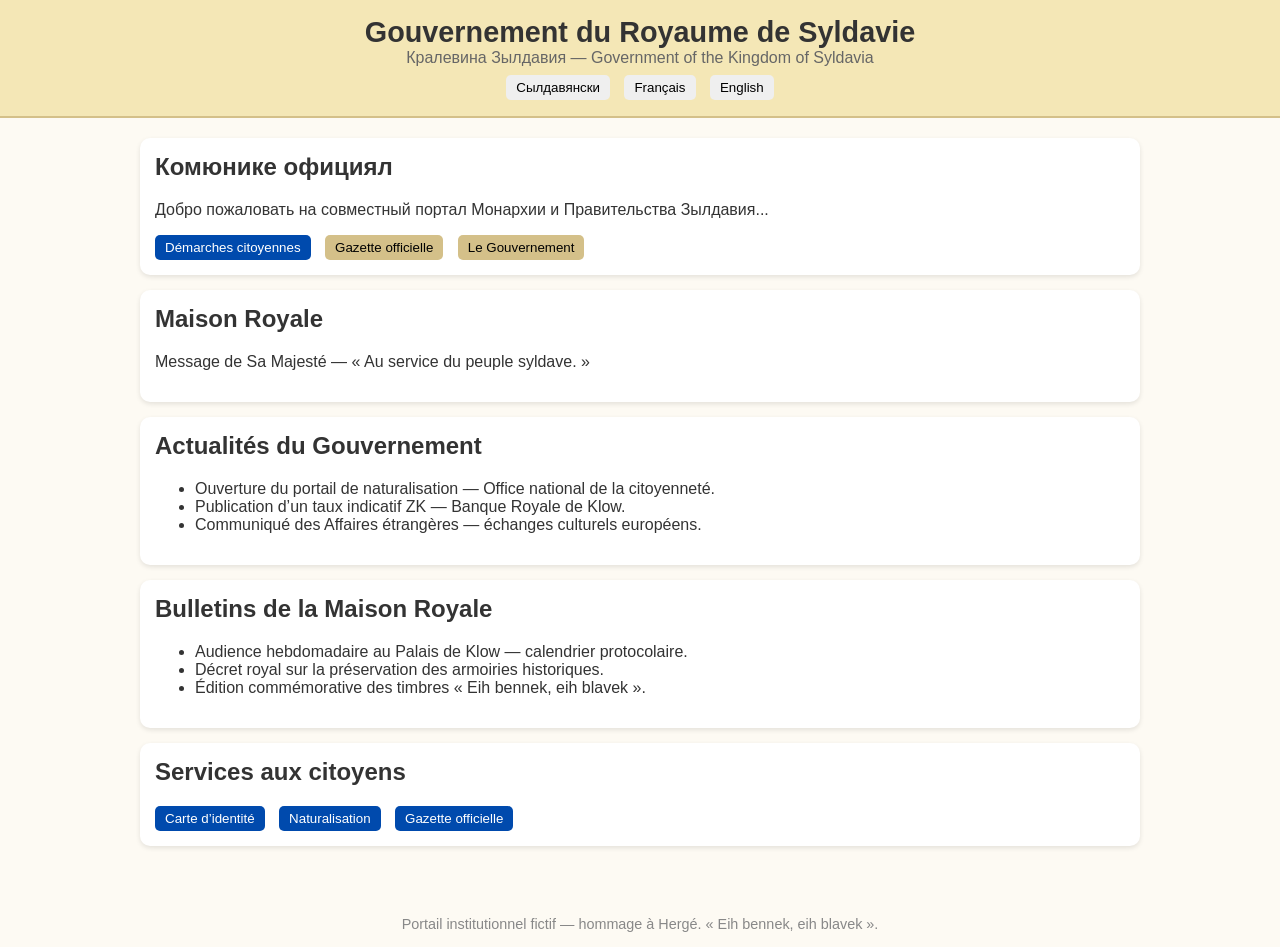
==== index.html @ bea99051 "edit" ====
<!DOCTYPE html>
<html lang="fr">
<head>
  <meta charset="UTF-8">
  <meta name="viewport" content="width=device-width, initial-scale=1.0">
  <title>Gouvernement du Royaume de Syldavie</title>
  <style>
    body {
      font-family: Arial, sans-serif;
      background-color: #fdfaf3;
      margin: 0;
      padding: 0;
      color: #333;
    }
    header {
      background-color: #f4e7b6;
      padding: 1rem;
      text-align: center;
      border-bottom: 2px solid #d4c089;
    }
    header h1 {
      margin: 0;
      font-size: 1.8rem;
    }
    header p {
      margin: 0;
      font-size: 1rem;
      color: #666;
    }
    .lang-buttons {
      margin-top: 0.5rem;
    }
    .lang-buttons button {
      margin: 0 5px;
      padding: 5px 10px;
      border: none;
      border-radius: 5px;
      cursor: pointer;
    }
    main {
      padding: 20px;
      max-width: 1000px;
      margin: auto;
    }
    .card {
      background-color: white;
      border-radius: 10px;
      padding: 15px;
      margin-bottom: 15px;
      box-shadow: 0 2px 5px rgba(0,0,0,0.1);
    }
    .card h2 {
      margin-top: 0;
    }
    .buttons {
      margin-top: 10px;
    }
    .buttons button {
      margin-right: 10px;
      padding: 5px 10px;
      border: none;
      background-color: #004aad;
      color: white;
      border-radius: 5px;
      cursor: pointer;
    }
    .buttons .secondary {
      background-color: #d4c089;
      color: black;
    }
    footer {
      text-align: center;
      padding: 15px;
      font-size: 0.9rem;
      color: #888;
      margin-top: 20px;
    }
  </style>
</head>
<body>
  <header>
    <h1>Gouvernement du Royaume de Syldavie</h1>
    <p>Кралевина Зылдавия — Government of the Kingdom of Syldavia</p>
    <div class="lang-buttons">
      <button onclick="setLanguage('syldave')">Сылдавянски</button>
      <button onclick="setLanguage('fr')">Français</button>
      <button onclick="setLanguage('en')">English</button>
    </div>
  </header>

  <main>
    <div class="card">
      <h2>Комюнике официял</h2>
      <p>Добро пожаловать на совместный портал Монархии и Правительства Зылдавия...</p>
      <div class="buttons">
        <button>Démarches citoyennes</button>
        <button class="secondary">Gazette officielle</button>
        <button class="secondary">Le Gouvernement</button>
      </div>
    </div>

    <div class="card">
      <h2>Maison Royale</h2>
      <p>Message de Sa Majesté — « Au service du peuple syldave. »</p>
    </div>

    <div class="card">
      <h2>Actualités du Gouvernement</h2>
      <ul>
        <li>Ouverture du portail de naturalisation — Office national de la citoyenneté.</li>
        <li>Publication d’un taux indicatif ZK — Banque Royale de Klow.</li>
        <li>Communiqué des Affaires étrangères — échanges culturels européens.</li>
      </ul>
    </div>

    <div class="card">
      <h2>Bulletins de la Maison Royale</h2>
      <ul>
        <li>Audience hebdomadaire au Palais de Klow — calendrier protocolaire.</li>
        <li>Décret royal sur la préservation des armoiries historiques.</li>
        <li>Édition commémorative des timbres « Eih bennek, eih blavek ».</li>
      </ul>
    </div>

    <div class="card">
      <h2>Services aux citoyens</h2>
      <div class="buttons">
        <button>Carte d’identité</button>
        <button>Naturalisation</button>
        <button>Gazette officielle</button>
      </div>
    </div>
  </main>

  <footer>
    Portail institutionnel fictif — hommage à Hergé. « Eih bennek, eih blavek ».
  </footer>

  <script src="script.js"></script>
</body>
</html>
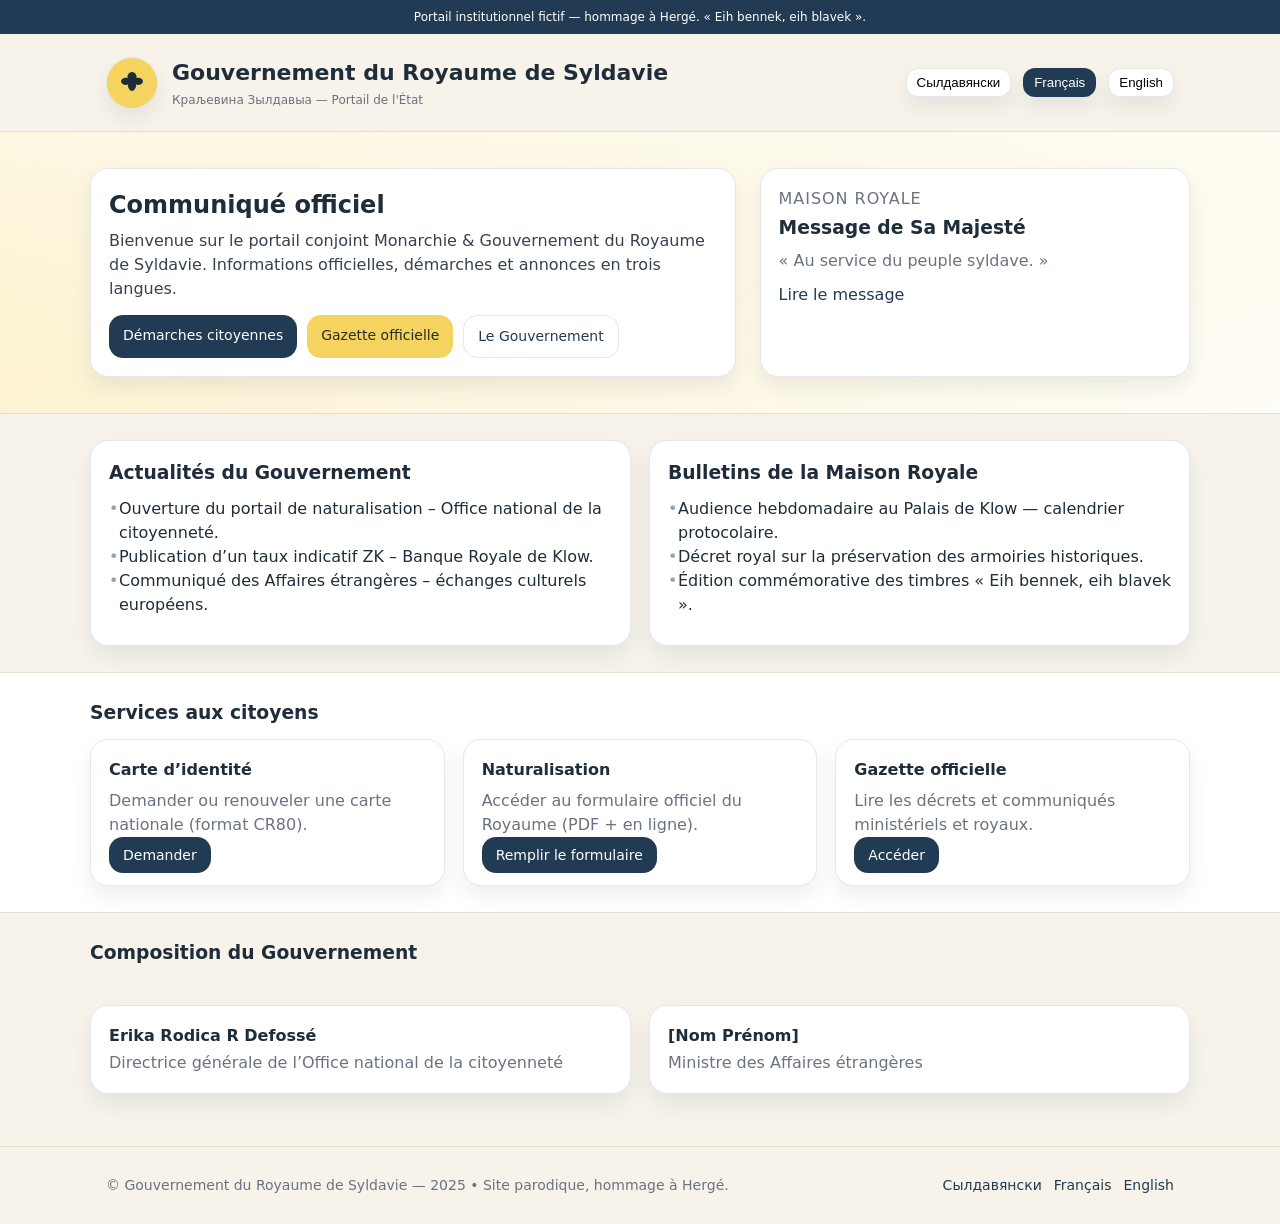
==== commit 6e0470f9: "edit" ====
--- a/index.html
+++ b/index.html
@@ -1,141 +1,352 @@
 <!DOCTYPE html>
 <html lang="fr">
 <head>
-  <meta charset="UTF-8">
-  <meta name="viewport" content="width=device-width, initial-scale=1.0">
+  <meta charset="utf-8" />
+  <meta name="viewport" content="width=device-width, initial-scale=1" />
   <title>Gouvernement du Royaume de Syldavie</title>
+  <meta name="description" content="Portail officiel (parodique) du Gouvernement du Royaume de Syldavie – Краљевина Зылдавыа – Government of the Kingdom of Syldavia." />
+  <meta name="color-scheme" content="light only" />
   <style>
-    body {
-      font-family: Arial, sans-serif;
-      background-color: #fdfaf3;
-      margin: 0;
-      padding: 0;
-      color: #333;
-    }
-    header {
-      background-color: #f4e7b6;
-      padding: 1rem;
-      text-align: center;
-      border-bottom: 2px solid #d4c089;
-    }
-    header h1 {
-      margin: 0;
-      font-size: 1.8rem;
-    }
-    header p {
-      margin: 0;
-      font-size: 1rem;
-      color: #666;
-    }
-    .lang-buttons {
-      margin-top: 0.5rem;
-    }
-    .lang-buttons button {
-      margin: 0 5px;
-      padding: 5px 10px;
-      border: none;
-      border-radius: 5px;
-      cursor: pointer;
-    }
-    main {
-      padding: 20px;
-      max-width: 1000px;
-      margin: auto;
-    }
-    .card {
-      background-color: white;
-      border-radius: 10px;
-      padding: 15px;
-      margin-bottom: 15px;
-      box-shadow: 0 2px 5px rgba(0,0,0,0.1);
-    }
-    .card h2 {
-      margin-top: 0;
-    }
-    .buttons {
-      margin-top: 10px;
-    }
-    .buttons button {
-      margin-right: 10px;
-      padding: 5px 10px;
-      border: none;
-      background-color: #004aad;
-      color: white;
-      border-radius: 5px;
-      cursor: pointer;
-    }
-    .buttons .secondary {
-      background-color: #d4c089;
-      color: black;
-    }
-    footer {
-      text-align: center;
-      padding: 15px;
-      font-size: 0.9rem;
-      color: #888;
-      margin-top: 20px;
+    :root{
+      --ink:#1f2d3a; --paper:#f7f3ea; --card:#ffffff; --gold:#f4d35e; --line:#e6dfd1;
+      --muted:#6b7280; --accent:#223b54; --shadow:0 10px 20px rgba(31,45,58,.08);
+    }
+    *{box-sizing:border-box}
+    html,body{margin:0;padding:0;background:var(--paper);color:var(--ink);font:16px/1.5 system-ui, -apple-system, Segoe UI, Roboto, "Noto Sans", Arial, "Helvetica Neue", sans-serif}
+    a{color:var(--accent);text-decoration:none}
+    a:hover{text-decoration:underline}
+    .container{max-width:1100px;margin:auto;padding:0 16px}
+    .ribbon{background:var(--accent);color:#fff;font-size:12px;text-align:center;padding:8px 10px}
+    header{padding:22px 0}
+    .head{
+      display:flex;gap:18px;align-items:center;justify-content:space-between;flex-wrap:wrap
+    }
+    .crest{width:52px;height:52px;border-radius:50%;background:var(--gold);
+      display:grid;place-items:center;box-shadow:var(--shadow);border:1px solid #e5e7eb}
+    .crest svg{width:32px;height:32px}
+    h1{margin:0;font-size:22px}
+    .subtitle{font-size:12px;color:var(--muted);margin-top:2px}
+
+    /* Language links */
+    .langs{display:flex;gap:12px;font-size:14px}
+    .langs button{
+      appearance:none;border:1px solid #e5e7eb;background:#fff;border-radius:12px;
+      padding:6px 10px;cursor:pointer;box-shadow:var(--shadow)
+    }
+    .langs button[aria-pressed="true"]{background:var(--accent);color:#fff;border-color:transparent}
+
+    /* Hero */
+    .hero{background:linear-gradient(180deg,#ffffffcc,#fff8), url('data:image/svg+xml;utf8,<svg xmlns="http://www.w3.org/2000/svg" width="1600" height="600"><defs><linearGradient id="g" x1="0" y1="0" x2="1" y2="1"><stop stop-color="%23f4d35e" offset="0"/><stop stop-color="%23ffffff" offset="1"/></linearGradient></defs><rect width="100%" height="100%" fill="url(%23g)"/><path d="M180 360c120-140 340-140 460 0 60 70 200 70 260 0 120-140 340-140 460 0" fill="none" stroke="%23eae2d3" stroke-width="2"/></svg>') center/cover no-repeat;border-block:1px solid var(--line)}
+    .hero-inner{display:grid;grid-template-columns:1.2fr .8fr;gap:24px;padding:36px 0}
+    .card{background:var(--card);border:1px solid #e5e7eb;border-radius:18px;box-shadow:var(--shadow);padding:18px}
+    .cta{display:flex;flex-wrap:wrap;gap:10px;margin-top:14px}
+    .btn{background:var(--accent);color:#fff;border:none;border-radius:14px;padding:10px 14px;font-size:14px;cursor:pointer}
+    .btn.alt{background:var(--gold);color:#2b2b2b}
+    .btn.ghost{background:#fff;color:var(--accent);border:1px solid #e5e7eb}
+
+    /* Two columns news */
+    .grid2{display:grid;grid-template-columns:1fr 1fr;gap:18px;padding:26px 0}
+    ul.clean{list-style:none;padding:0;margin:10px 0}
+    ul.clean li{padding-left:10px;position:relative}
+    ul.clean li::before{content:"•";position:absolute;left:0;color:#9aa3ac}
+
+    /* Services */
+    .grid3{display:grid;grid-template-columns:repeat(3,1fr);gap:18px}
+    .service .btn{margin-top:10px}
+
+    /* Footer */
+    footer{padding:28px 0;border-top:1px solid var(--line);font-size:14px;color:var(--muted);}
+
+    @media (max-width:900px){
+      .hero-inner{grid-template-columns:1fr}
+      .grid2{grid-template-columns:1fr}
+      .grid3{grid-template-columns:1fr}
     }
   </style>
 </head>
 <body>
+  <div class="ribbon" id="metaRibbon">Portail institutionnel fictif — hommage à Hergé. « Eih bennek, eih blavek ».</div>
+
   <header>
-    <h1>Gouvernement du Royaume de Syldavie</h1>
-    <p>Кралевина Зылдавия — Government of the Kingdom of Syldavia</p>
-    <div class="lang-buttons">
-      <button onclick="setLanguage('syldave')">Сылдавянски</button>
-      <button onclick="setLanguage('fr')">Français</button>
-      <button onclick="setLanguage('en')">English</button>
+    <div class="container head">
+      <div style="display:flex;gap:14px;align-items:center">
+        <div class="crest" aria-hidden="true">
+          <!-- mini blason : aigle stylisé -->
+          <svg viewBox="0 0 64 64" fill="#1f2d3a"><path d="M32 10c7 0 10 8 9 12 6-2 13 1 13 7-1 6-9 8-14 6 1 7-4 13-8 13s-9-6-8-13c-5 2-13 0-14-6 0-6 7-9 13-7-1-4 2-12 9-12Z"/></svg>
+        </div>
+        <div>
+          <h1 id="siteTitle">Gouvernement du Royaume de Syldavie</h1>
+          <div class="subtitle" id="siteSubtitle">Краљевина Зылдавыа — Government of the Kingdom of Syldavia</div>
+        </div>
+      </div>
+
+      <!-- Liens de langue (texte) -->
+      <nav class="langs" aria-label="Choix de la langue">
+        <button id="lang-syl" aria-pressed="true">Сылдавянски</button>
+        <button id="lang-fr" aria-pressed="false">Français</button>
+        <button id="lang-en" aria-pressed="false">English</button>
+      </nav>
     </div>
   </header>
 
-  <main>
-    <div class="card">
-      <h2>Комюнике официял</h2>
-      <p>Добро пожаловать на совместный портал Монархии и Правительства Зылдавия...</p>
-      <div class="buttons">
-        <button>Démarches citoyennes</button>
-        <button class="secondary">Gazette officielle</button>
-        <button class="secondary">Le Gouvernement</button>
-      </div>
-    </div>
-
-    <div class="card">
-      <h2>Maison Royale</h2>
-      <p>Message de Sa Majesté — « Au service du peuple syldave. »</p>
-    </div>
-
-    <div class="card">
-      <h2>Actualités du Gouvernement</h2>
-      <ul>
-        <li>Ouverture du portail de naturalisation — Office national de la citoyenneté.</li>
-        <li>Publication d’un taux indicatif ZK — Banque Royale de Klow.</li>
-        <li>Communiqué des Affaires étrangères — échanges culturels européens.</li>
-      </ul>
-    </div>
-
-    <div class="card">
-      <h2>Bulletins de la Maison Royale</h2>
-      <ul>
-        <li>Audience hebdomadaire au Palais de Klow — calendrier protocolaire.</li>
-        <li>Décret royal sur la préservation des armoiries historiques.</li>
-        <li>Édition commémorative des timbres « Eih bennek, eih blavek ».</li>
-      </ul>
-    </div>
-
-    <div class="card">
-      <h2>Services aux citoyens</h2>
-      <div class="buttons">
-        <button>Carte d’identité</button>
-        <button>Naturalisation</button>
-        <button>Gazette officielle</button>
-      </div>
-    </div>
-  </main>
+  <!-- HERO -->
+  <section class="hero">
+    <div class="container hero-inner">
+      <div class="card">
+        <h2 id="heroTitle" style="margin:0 0 6px 0">Комюнике офицял</h2>
+        <p id="heroLead" style="margin:0;color:#374151">
+          Добро пожаловать на совместный портал Монархии и Правительства Зылдавыa. Здесь вы найдёте официальные объявления, услуги для граждан и тексты в трёх языках.
+        </p>
+        <div class="cta">
+          <a class="btn" href="#services" id="ctaCitizenship">Démarches citoyennes</a>
+          <a class="btn alt" href="#gazette" id="ctaGazette">Gazette officielle</a>
+          <a class="btn ghost" href="#gov" id="ctaGovernment">Le Gouvernement</a>
+        </div>
+      </div>
+
+      <aside class="card" id="royalPanel">
+        <p style="text-transform:uppercase;letter-spacing:.06em;color:#6b7280;margin:0" id="royalLabel">Maison royale</p>
+        <h3 style="margin:.2rem 0 .4rem 0" id="royalTitle">Message de Sa Majesté</h3>
+        <p style="margin:0;color:#6b7280" id="royalQuote">« Au service du peuple syldave. »</p>
+        <a href="#royal" style="margin-top:10px;display:inline-block" id="royalLink">Lire le message</a>
+      </aside>
+    </div>
+  </section>
+
+  <!-- NEWS -->
+  <section>
+    <div class="container grid2">
+      <div class="card">
+        <h3 id="govNewsTitle" style="margin:0 0 6px 0">Actualités du Gouvernement</h3>
+        <ul class="clean" id="govNewsList">
+          <li>Ouverture du portail de naturalisation – Office national de la citoyenneté.</li>
+          <li>Publication d’un taux indicatif ZK – Banque Royale de Klow.</li>
+          <li>Communiqué des Affaires étrangères – échanges culturels européens.</li>
+        </ul>
+      </div>
+      <div class="card">
+        <h3 id="royalNewsTitle" style="margin:0 0 6px 0">Bulletins de la Maison Royale</h3>
+        <ul class="clean" id="royalNewsList">
+          <li>Audience hebdomadaire au Palais de Klow — calendrier protocolaire.</li>
+          <li>Décret royal sur la préservation des armoiries historiques.</li>
+          <li>Édition commémorative des timbres « Eih bennek, eih blavek ».</li>
+        </ul>
+      </div>
+    </div>
+  </section>
+
+  <!-- SERVICES -->
+  <section id="services" style="border-block:1px solid var(--line);background:#fff">
+    <div class="container" style="padding:26px 0">
+      <h3 style="margin:0 0 12px 0" id="servicesTitle">Services aux citoyens</h3>
+      <div class="grid3">
+        <article class="card service">
+          <h4 id="cardIDTitle" style="margin:0">Carte d’identité</h4>
+          <p id="cardIDDesc" style="margin:.4rem 0;color:#6b7280">Demander ou renouveler une carte nationale (format CR80).</p>
+          <a class="btn" href="#" id="cardIDCTA">Demander</a>
+        </article>
+        <article class="card service">
+          <h4 id="naturalTitle" style="margin:0">Naturalisation</h4>
+          <p id="naturalDesc" style="margin:.4rem 0;color:#6b7280">Accéder au formulaire officiel du Royaume (PDF + en ligne).</p>
+          <a class="btn" href="#" id="naturalCTA">Remplir le formulaire</a>
+        </article>
+        <article class="card service">
+          <h4 id="gazetteTitle" style="margin:0">Gazette officielle</h4>
+          <p id="gazetteDesc" style="margin:.4rem 0;color:#6b7280">Lire les décrets et communiqués ministériels et royaux.</p>
+          <a class="btn" href="#gazette" id="gazetteCTA">Accéder</a>
+        </article>
+      </div>
+    </div>
+  </section>
+
+  <!-- GOVERNMENT -->
+  <section id="gov">
+    <div class="container" style="padding:26px 0">
+      <h3 id="govTitle" style="margin:0 0 12px 0">Composition du Gouvernement</h3>
+      <div class="grid2">
+        <div class="card">
+          <p style="margin:0;font-weight:600">Erika Rodica R Defossé</p>
+          <p style="margin:.2rem 0 0 0;color:#6b7280" id="erikaRole">Directrice générale de l’Office national de la citoyenneté</p>
+        </div>
+        <div class="card">
+          <p style="margin:0;font-weight:600">[Nom Prénom]</p>
+          <p style="margin:.2rem 0 0 0;color:#6b7280" id="fatherRole">Ministre des Affaires étrangères</p>
+        </div>
+      </div>
+    </div>
+  </section>
 
   <footer>
-    Portail institutionnel fictif — hommage à Hergé. « Eih bennek, eih blavek ».
+    <div class="container" style="display:flex;gap:12px;align-items:center;justify-content:space-between;flex-wrap:wrap">
+      <div id="footerNote">© Gouvernement du Royaume de Syldavie — 2025 • Site parodique, hommage à Hergé.</div>
+      <div style="display:flex;gap:12px">
+        <a href="#" id="footSyl">Сылдавянски</a>
+        <a href="#" id="footFr">Français</a>
+        <a href="#" id="footEn">English</a>
+      </div>
+    </div>
   </footer>
 
-  <script src="script.js"></script>
+  <script>
+    // Texte pour 3 langues (syl/fr/en)
+    const t = {
+      syl: {
+        siteTitle:"Влада Краљевине Зылдавыa",
+        siteSubtitle:"Краљевина Зылдавыa — Државни портал",
+        heroTitle:"Комюнике офицял",
+        heroLead:"Добро пожаловать на совместный портал Монархии и Правительства Зылдавыa. Здесь вы найдёте официальные объявления, услуги для граждан и тексты на трёх языках.",
+        ctaCit:"Грађанске услуге",
+        ctaGaz:"Краљевски гласник",
+        ctaGov:"Влада",
+        royalLabel:"Краљевски дом",
+        royalTitle:"Порука Његовог Величанства",
+        royalLink:"Прочитај поруку",
+        govNewsTitle:"Вести Владе",
+        royalNewsTitle:"Вести Краљевског дома",
+        servicesTitle:"Услуге за грађане",
+        cardIDTitle:"Лична карта",
+        cardIDDesc:"Поднесите захтев или обновите националну карту (CR80).",
+        cardIDCTA:"Поднеси захтев",
+        naturalTitle:"Натурализација",
+        naturalDesc:"Приступите званичном обрасцу Краљевине (PDF + онлајн).",
+        naturalCTA:"Попунити образац",
+        gazetteTitle:"Краљевски гласник",
+        gazetteDesc:"Читајте указе и саопштења министарстава и двора.",
+        gazetteCTA:"Отвори",
+        govTitle:"Састав Владе",
+        erikaRole:"Генерална директорка Националне службе за држављанство",
+        fatherRole:"Министар спољних послова",
+        footerNote:"© Влада Краљевине Зылдавыa — 2025 • Пародијски сајт, омаж Ержеу."
+      },
+      fr: {
+        siteTitle:"Gouvernement du Royaume de Syldavie",
+        siteSubtitle:"Краљевина Зылдавыa — Portail de l'État",
+        heroTitle:"Communiqué officiel",
+        heroLead:"Bienvenue sur le portail conjoint Monarchie & Gouvernement du Royaume de Syldavie. Informations officielles, démarches et annonces en trois langues.",
+        ctaCit:"Démarches citoyennes",
+        ctaGaz:"Gazette officielle",
+        ctaGov:"Le Gouvernement",
+        royalLabel:"Maison royale",
+        royalTitle:"Message de Sa Majesté",
+        royalLink:"Lire le message",
+        govNewsTitle:"Actualités du Gouvernement",
+        royalNewsTitle:"Bulletins de la Maison Royale",
+        servicesTitle:"Services aux citoyens",
+        cardIDTitle:"Carte d’identité",
+        cardIDDesc:"Demander ou renouveler une carte nationale (format CR80).",
+        cardIDCTA:"Demander",
+        naturalTitle:"Naturalisation",
+        naturalDesc:"Accéder au formulaire officiel du Royaume (PDF + en ligne).",
+        naturalCTA:"Remplir le formulaire",
+        gazetteTitle:"Gazette officielle",
+        gazetteDesc:"Lire les décrets et communiqués ministériels et royaux.",
+        gazetteCTA:"Accéder",
+        govTitle:"Composition du Gouvernement",
+        erikaRole:"Directrice générale de l’Office national de la citoyenneté",
+        fatherRole:"Ministre des Affaires étrangères",
+        footerNote:"© Gouvernement du Royaume de Syldavie — 2025 • Site parodique, hommage à Hergé."
+      },
+      en: {
+        siteTitle:"Government of the Kingdom of Syldavia",
+        siteSubtitle:"Kraljevina Zyldavja — State Portal",
+        heroTitle:"Official communiqué",
+        heroLead:"Welcome to the joint Monarchy & Government portal of the Kingdom of Syldavia. Official information, citizen services and announcements in three languages.",
+        ctaCit:"Citizen services",
+        ctaGaz:"Official gazette",
+        ctaGov:"The Government",
+        royalLabel:"Royal Household",
+        royalTitle:"Message from His Majesty",
+        royalLink:"Read the message",
+        govNewsTitle:"Government news",
+        royalNewsTitle:"Royal Household bulletins",
+        servicesTitle:"Services",
+        cardIDTitle:"Identity card",
+        cardIDDesc:"Apply for or renew a national card (CR80 format).",
+        cardIDCTA:"Apply",
+        naturalTitle:"Naturalisation",
+        naturalDesc:"Access the Kingdom’s official application (PDF + online).",
+        naturalCTA:"Open form",
+        gazetteTitle:"Official gazette",
+        gazetteDesc:"Read decrees and ministerial & royal communiqués.",
+        gazetteCTA:"Open",
+        govTitle:"Government composition",
+        erikaRole:"Director-General, National Office of Citizenship",
+        fatherRole:"Minister of Foreign Affairs",
+        footerNote:"© Government of the Kingdom of Syldavia — 2025 • Parody site, a tribute to Hergé."
+      }
+    };
+
+    const els = {
+      siteTitle: document.getElementById('siteTitle'),
+      siteSubtitle: document.getElementById('siteSubtitle'),
+      heroTitle: document.getElementById('heroTitle'),
+      heroLead: document.getElementById('heroLead'),
+      ctaCitizenship: document.getElementById('ctaCitizenship'),
+      ctaGazette: document.getElementById('ctaGazette'),
+      ctaGovernment: document.getElementById('ctaGovernment'),
+      royalLabel: document.getElementById('royalLabel'),
+      royalTitle: document.getElementById('royalTitle'),
+      royalLink: document.getElementById('royalLink'),
+      govNewsTitle: document.getElementById('govNewsTitle'),
+      royalNewsTitle: document.getElementById('royalNewsTitle'),
+      servicesTitle: document.getElementById('servicesTitle'),
+      cardIDTitle: document.getElementById('cardIDTitle'),
+      cardIDDesc: document.getElementById('cardIDDesc'),
+      cardIDCTA: document.getElementById('cardIDCTA'),
+      naturalTitle: document.getElementById('naturalTitle'),
+      naturalDesc: document.getElementById('naturalDesc'),
+      naturalCTA: document.getElementById('naturalCTA'),
+      gazetteTitle: document.getElementById('gazetteTitle'),
+      gazetteDesc: document.getElementById('gazetteDesc'),
+      gazetteCTA: document.getElementById('gazetteCTA'),
+      govTitle: document.getElementById('govTitle'),
+      erikaRole: document.getElementById('erikaRole'),
+      fatherRole: document.getElementById('fatherRole'),
+      footerNote: document.getElementById('footerNote')
+    };
+
+    function setLang(code){
+      const L = t[code];
+      Object.assign(els.siteTitle, {textContent: L.siteTitle});
+      Object.assign(els.siteSubtitle, {textContent: L.siteSubtitle});
+      els.heroTitle.textContent = L.heroTitle;
+      els.heroLead.textContent = L.heroLead;
+      els.ctaCitizenship.textContent = L.ctaCit;
+      els.ctaGazette.textContent = L.ctaGaz;
+      els.ctaGovernment.textContent = L.ctaGov;
+      els.royalLabel.textContent = L.royalLabel;
+      els.royalTitle.textContent = L.royalTitle;
+      els.royalLink.textContent = L.royalLink;
+      els.govNewsTitle.textContent = L.govNewsTitle;
+      els.royalNewsTitle.textContent = L.royalNewsTitle;
+      els.servicesTitle.textContent = L.servicesTitle;
+      els.cardIDTitle.textContent = L.cardIDTitle;
+      els.cardIDDesc.textContent = L.cardIDDesc;
+      els.cardIDCTA.textContent = L.cardIDCTA;
+      els.naturalTitle.textContent = L.naturalTitle;
+      els.naturalDesc.textContent = L.naturalDesc;
+      els.naturalCTA.textContent = L.naturalCTA;
+      els.gazetteTitle.textContent = L.gazetteTitle;
+      els.gazetteDesc.textContent = L.gazetteDesc;
+      els.gazetteCTA.textContent = L.gazetteCTA;
+      els.govTitle.textContent = L.govTitle;
+      els.erikaRole.textContent = L.erikaRole;
+      els.fatherRole.textContent = L.fatherRole;
+      els.footerNote.textContent = L.footerNote;
+
+      // aria pressed state
+      document.querySelectorAll('.langs button').forEach(b=>b.setAttribute('aria-pressed','false'));
+      document.getElementById('lang-'+code).setAttribute('aria-pressed','true');
+      // footer short links not switching content—just cosmetic
+    }
+
+    // Bind buttons
+    document.getElementById('lang-syl').onclick=()=>setLang('syl');
+    document.getElementById('lang-fr').onclick =()=>setLang('fr');
+    document.getElementById('lang-en').onclick =()=>setLang('en');
+
+    // Default language
+    setLang('fr');
+  </script>
 </body>
 </html>
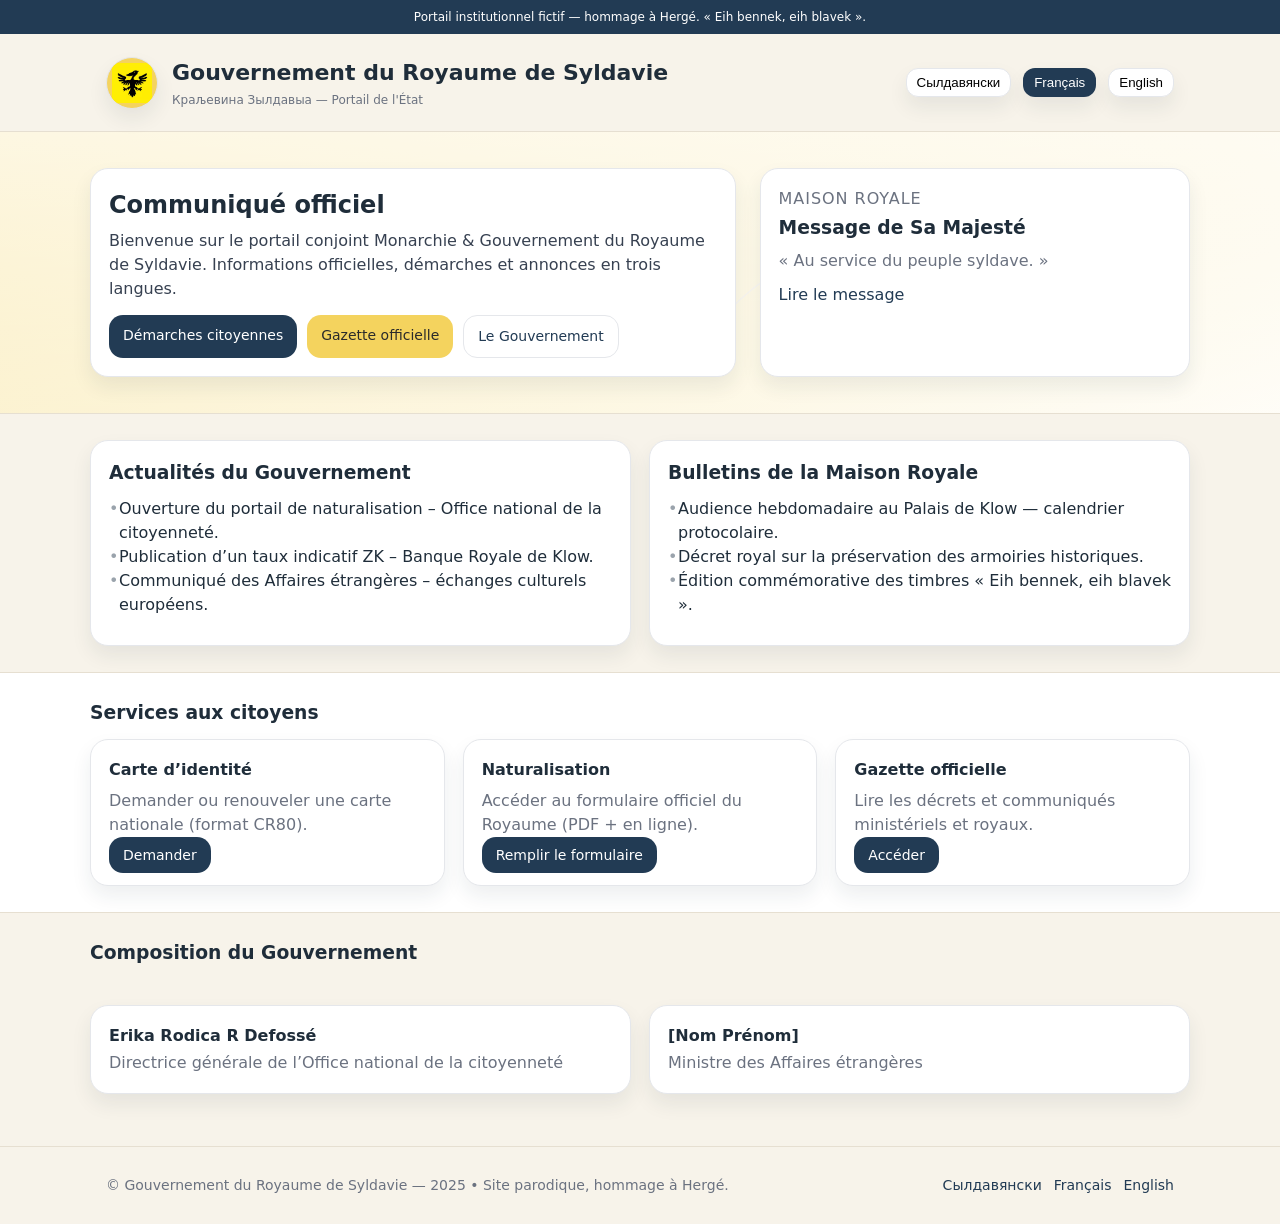
==== commit 81a41d0f: "Update index.html" ====
--- a/index.html
+++ b/index.html
@@ -6,6 +6,8 @@
   <title>Gouvernement du Royaume de Syldavie</title>
   <meta name="description" content="Portail officiel (parodique) du Gouvernement du Royaume de Syldavie – Краљевина Зылдавыа – Government of the Kingdom of Syldavia." />
   <meta name="color-scheme" content="light only" />
+  <link rel="icon" type="image/png" href="images/favicon.png" />
+
   <style>
     :root{
       --ink:#1f2d3a; --paper:#f7f3ea; --card:#ffffff; --gold:#f4d35e; --line:#e6dfd1;
@@ -21,9 +23,18 @@
     .head{
       display:flex;gap:18px;align-items:center;justify-content:space-between;flex-wrap:wrap
     }
-    .crest{width:52px;height:52px;border-radius:50%;background:var(--gold);
-      display:grid;place-items:center;box-shadow:var(--shadow);border:1px solid #e5e7eb}
-    .crest svg{width:32px;height:32px}
+
+    /* Petit rond (blason) avec image logo.png */
+    .crest{
+      width:52px;height:52px;border-radius:50%;
+      background:var(--gold);
+      display:flex;align-items:center;justify-content:center;
+      box-shadow:var(--shadow);border:1px solid #e5e7eb;overflow:hidden
+    }
+    .crest img{
+      width:80%;height:80%;object-fit:contain;display:block
+    }
+
     h1{margin:0;font-size:22px}
     .subtitle{font-size:12px;color:var(--muted);margin-top:2px}
 
@@ -36,7 +47,13 @@
     .langs button[aria-pressed="true"]{background:var(--accent);color:#fff;border-color:transparent}
 
     /* Hero */
-    .hero{background:linear-gradient(180deg,#ffffffcc,#fff8), url('data:image/svg+xml;utf8,<svg xmlns="http://www.w3.org/2000/svg" width="1600" height="600"><defs><linearGradient id="g" x1="0" y1="0" x2="1" y2="1"><stop stop-color="%23f4d35e" offset="0"/><stop stop-color="%23ffffff" offset="1"/></linearGradient></defs><rect width="100%" height="100%" fill="url(%23g)"/><path d="M180 360c120-140 340-140 460 0 60 70 200 70 260 0 120-140 340-140 460 0" fill="none" stroke="%23eae2d3" stroke-width="2"/></svg>') center/cover no-repeat;border-block:1px solid var(--line)}
+    .hero{
+      background:
+        linear-gradient(180deg,#ffffffcc,#fff8),
+        url('data:image/svg+xml;utf8,<svg xmlns="http://www.w3.org/2000/svg" width="1600" height="600"><defs><linearGradient id="g" x1="0" y1="0" x2="1" y2="1"><stop stop-color="%23f4d35e" offset="0"/><stop stop-color="%23ffffff" offset="1"/></linearGradient></defs><rect width="100%" height="100%" fill="url(%23g)"/><path d="M180 360c120-140 340-140 460 0 60 70 200 70 260 0 120-140 340-140 460 0" fill="none" stroke="%23eae2d3" stroke-width="2"/></svg>')
+        center/cover no-repeat;
+      border-block:1px solid var(--line)
+    }
     .hero-inner{display:grid;grid-template-columns:1.2fr .8fr;gap:24px;padding:36px 0}
     .card{background:var(--card);border:1px solid #e5e7eb;border-radius:18px;box-shadow:var(--shadow);padding:18px}
     .cta{display:flex;flex-wrap:wrap;gap:10px;margin-top:14px}
@@ -71,8 +88,8 @@
     <div class="container head">
       <div style="display:flex;gap:14px;align-items:center">
         <div class="crest" aria-hidden="true">
-          <!-- mini blason : aigle stylisé -->
-          <svg viewBox="0 0 64 64" fill="#1f2d3a"><path d="M32 10c7 0 10 8 9 12 6-2 13 1 13 7-1 6-9 8-14 6 1 7-4 13-8 13s-9-6-8-13c-5 2-13 0-14-6 0-6 7-9 13-7-1-4 2-12 9-12Z"/></svg>
+          <!-- Logo rond -->
+          <img src="images/logo.png" alt="Logo du Royaume de Syldavie">
         </div>
         <div>
           <h1 id="siteTitle">Gouvernement du Royaume de Syldavie</h1>
@@ -306,9 +323,10 @@
     };
 
     function setLang(code){
-      const L = t[code];
-      Object.assign(els.siteTitle, {textContent: L.siteTitle});
-      Object.assign(els.siteSubtitle, {textContent: L.siteSubtitle});
+      const L = t[code] || t.fr;
+
+      els.siteTitle.textContent = L.siteTitle;
+      els.siteSubtitle.textContent = L.siteSubtitle;
       els.heroTitle.textContent = L.heroTitle;
       els.heroLead.textContent = L.heroLead;
       els.ctaCitizenship.textContent = L.ctaCit;
@@ -334,19 +352,33 @@
       els.fatherRole.textContent = L.fatherRole;
       els.footerNote.textContent = L.footerNote;
 
-      // aria pressed state
+      // aria-pressed visuel
       document.querySelectorAll('.langs button').forEach(b=>b.setAttribute('aria-pressed','false'));
-      document.getElementById('lang-'+code).setAttribute('aria-pressed','true');
-      // footer short links not switching content—just cosmetic
-    }
-
-    // Bind buttons
-    document.getElementById('lang-syl').onclick=()=>setLang('syl');
-    document.getElementById('lang-fr').onclick =()=>setLang('fr');
-    document.getElementById('lang-en').onclick =()=>setLang('en');
-
-    // Default language
-    setLang('fr');
+      const active = document.getElementById('lang-'+code);
+      if (active) active.setAttribute('aria-pressed','true');
+
+      // lang de la page
+      document.documentElement.setAttribute('lang', code === 'syl' ? 'sr' : code);
+
+      try { localStorage.setItem('lang', code); } catch(e){}
+    }
+
+    // Bind header
+    document.getElementById('lang-syl').onclick = ()=> setLang('syl');
+    document.getElementById('lang-fr').onclick  = ()=> setLang('fr');
+    document.getElementById('lang-en').onclick  = ()=> setLang('en');
+
+    // Bind footer
+    const bind = (id, code) => {
+      const a = document.getElementById(id);
+      if (!a) return;
+      a.addEventListener('click', (e)=>{ e.preventDefault(); setLang(code); });
+    };
+    bind('footSyl','syl'); bind('footFr','fr'); bind('footEn','en');
+
+    // Langue par défaut
+    const initial = (()=>{ try { return localStorage.getItem('lang') || 'fr'; } catch(e){ return 'fr'; } })();
+    setLang(initial);
   </script>
 </body>
 </html>
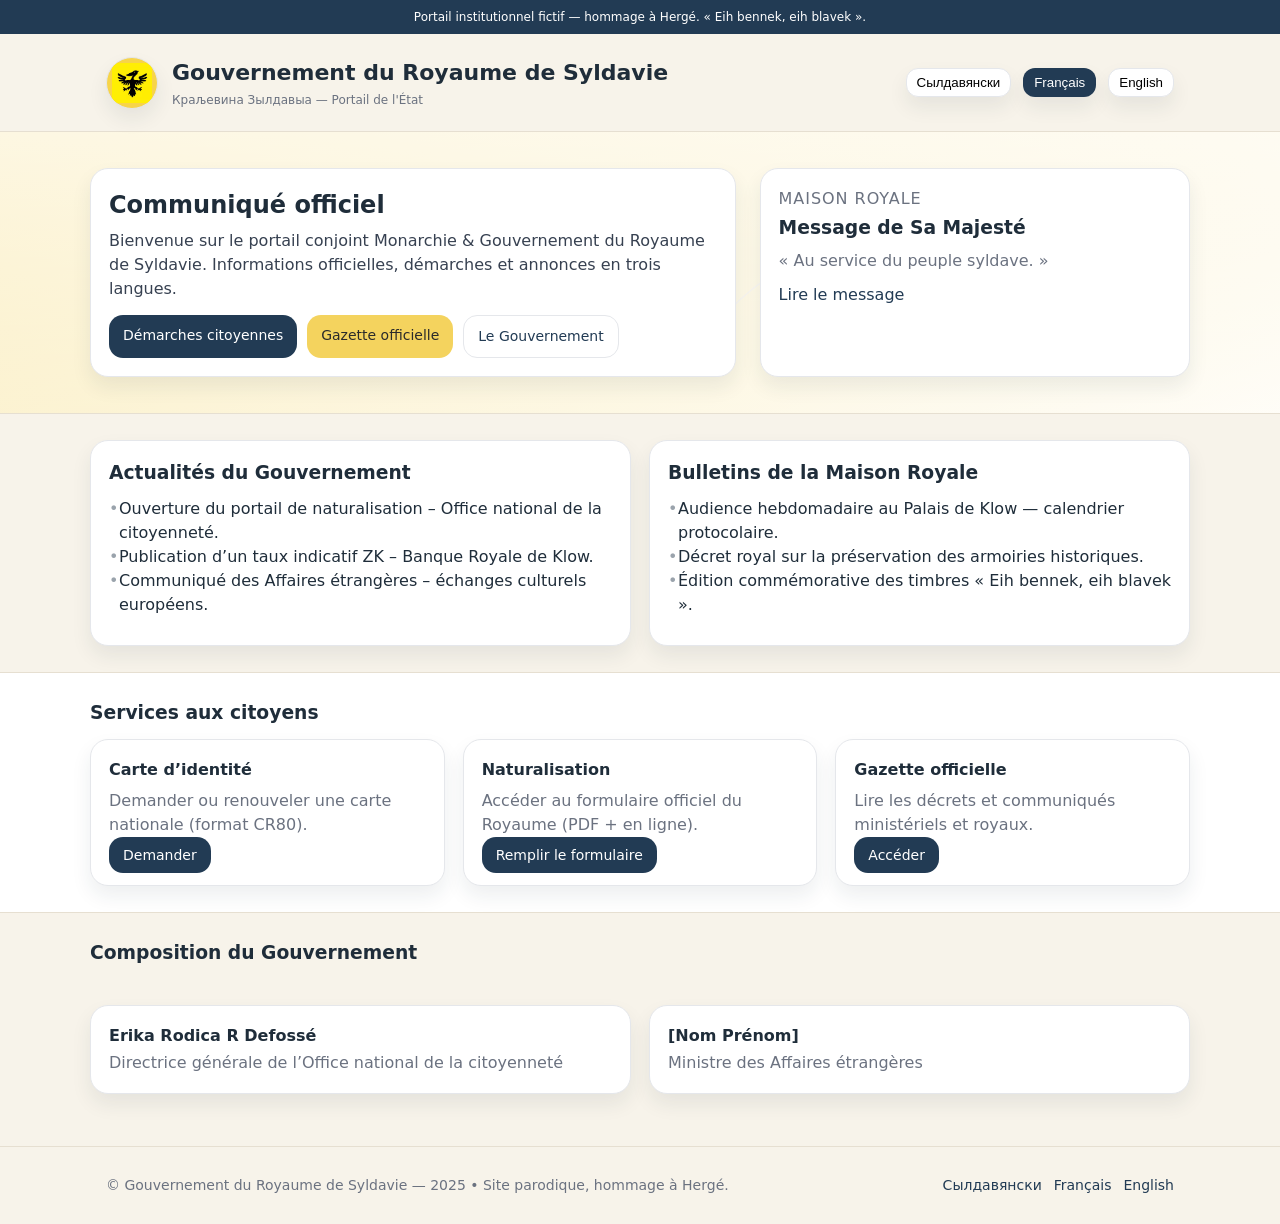
==== commit 5650bde4: "Update index.html" ====
--- a/index.html
+++ b/index.html
@@ -24,16 +24,26 @@
       display:flex;gap:18px;align-items:center;justify-content:space-between;flex-wrap:wrap
     }
 
-    /* Petit rond (blason) avec image logo.png */
-    .crest{
-      width:52px;height:52px;border-radius:50%;
-      background:var(--gold);
-      display:flex;align-items:center;justify-content:center;
-      box-shadow:var(--shadow);border:1px solid #e5e7eb;overflow:hidden
-    }
-    .crest img{
-      width:80%;height:80%;object-fit:contain;display:block
-    }
+   /* Petit rond (blason) avec image logo.png */
+.crest {
+  width: 52px;
+  height: 52px;
+  border-radius: 50%;
+  background: #f7d449; /* jaune exact */
+  display: flex;
+  align-items: center;
+  justify-content: center;
+  box-shadow: var(--shadow);
+  border: 1px solid #e5e7eb;
+  overflow: hidden;
+}
+
+.crest img {
+  width: 80%;
+  height: 80%;
+  object-fit: contain;
+  display: block;
+}
 
     h1{margin:0;font-size:22px}
     .subtitle{font-size:12px;color:var(--muted);margin-top:2px}
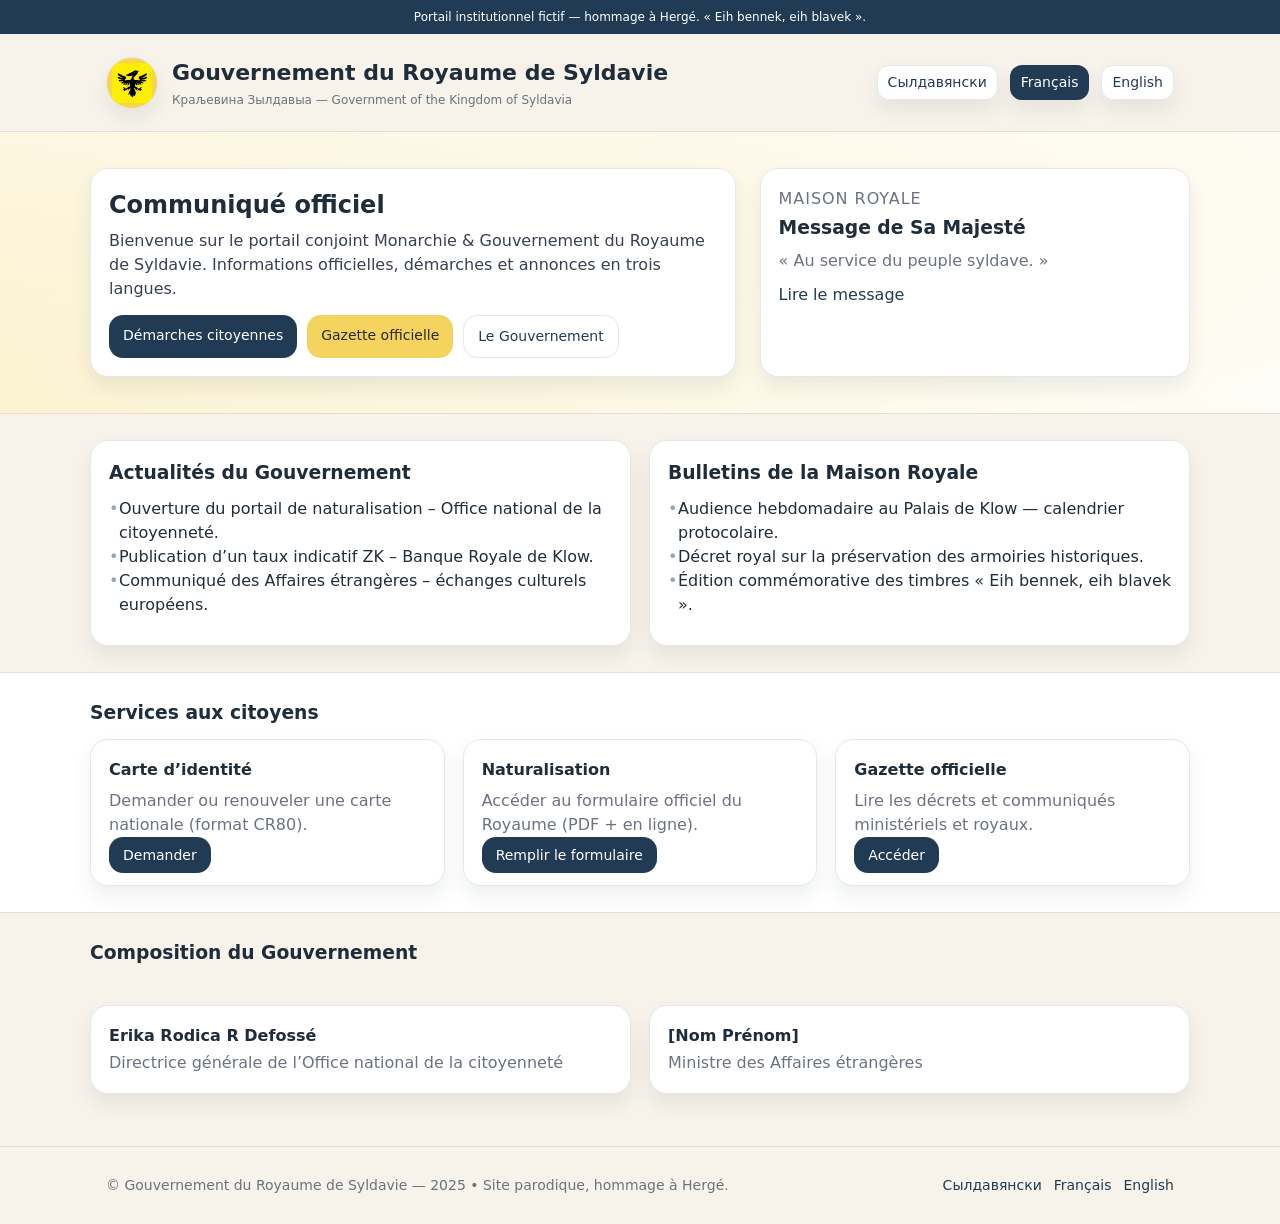
==== commit 7b9cc172: "edit" ====
--- a/index.html
+++ b/index.html
@@ -4,9 +4,13 @@
   <meta charset="utf-8" />
   <meta name="viewport" content="width=device-width, initial-scale=1" />
   <title>Gouvernement du Royaume de Syldavie</title>
-  <meta name="description" content="Portail officiel (parodique) du Gouvernement du Royaume de Syldavie – Краљевина Зылдавыа – Government of the Kingdom of Syldavia." />
+  <meta name="description" content="Portail officiel (parodique) du Gouvernement du Royaume de Syldavie – Краљевина Зылдавыa – Government of the Kingdom of Syldavia." />
   <meta name="color-scheme" content="light only" />
   <link rel="icon" type="image/png" href="images/favicon.png" />
+  <!-- hreflang (indique les versions aux moteurs) -->
+  <link rel="alternate" hreflang="fr" href="./" />
+  <link rel="alternate" hreflang="en" href="en.html" />
+  <link rel="alternate" hreflang="sr" href="syl.html" />
 
   <style>
     :root{
@@ -14,56 +18,36 @@
       --muted:#6b7280; --accent:#223b54; --shadow:0 10px 20px rgba(31,45,58,.08);
     }
     *{box-sizing:border-box}
-    html,body{margin:0;padding:0;background:var(--paper);color:var(--ink);font:16px/1.5 system-ui, -apple-system, Segoe UI, Roboto, "Noto Sans", Arial, "Helvetica Neue", sans-serif}
+    html,body{margin:0;padding:0;background:var(--paper);color:var(--ink);font:16px/1.5 system-ui,-apple-system,Segoe UI,Roboto,"Noto Sans",Arial,"Helvetica Neue",sans-serif}
     a{color:var(--accent);text-decoration:none}
     a:hover{text-decoration:underline}
     .container{max-width:1100px;margin:auto;padding:0 16px}
     .ribbon{background:var(--accent);color:#fff;font-size:12px;text-align:center;padding:8px 10px}
     header{padding:22px 0}
-    .head{
-      display:flex;gap:18px;align-items:center;justify-content:space-between;flex-wrap:wrap
-    }
-
-   /* Petit rond (blason) avec image logo.png */
-.crest {
-  width: 52px;
-  height: 52px;
-  border-radius: 50%;
-  background: #f7d449; /* jaune exact */
-  display: flex;
-  align-items: center;
-  justify-content: center;
-  box-shadow: var(--shadow);
-  border: 1px solid #e5e7eb;
-  overflow: hidden;
-}
-
-.crest img {
-  width: 80%;
-  height: 80%;
-  object-fit: contain;
-  display: block;
-}
+    .head{display:flex;gap:18px;align-items:center;justify-content:space-between;flex-wrap:wrap}
+
+    /* Petit rond (blason) avec image logo.png */
+    .crest{
+      width:52px;height:52px;border-radius:50%;
+      background:#f7d449; /* jaune harmonisé */
+      display:flex;align-items:center;justify-content:center;
+      box-shadow:var(--shadow);border:1px solid #e5e7eb;overflow:hidden
+    }
+    .crest img{width:80%;height:80%;object-fit:contain;display:block}
 
     h1{margin:0;font-size:22px}
     .subtitle{font-size:12px;color:var(--muted);margin-top:2px}
 
     /* Language links */
     .langs{display:flex;gap:12px;font-size:14px}
-    .langs button{
-      appearance:none;border:1px solid #e5e7eb;background:#fff;border-radius:12px;
-      padding:6px 10px;cursor:pointer;box-shadow:var(--shadow)
-    }
-    .langs button[aria-pressed="true"]{background:var(--accent);color:#fff;border-color:transparent}
+    .langs a{
+      border:1px solid #e5e7eb;background:#fff;border-radius:12px;
+      padding:6px 10px;box-shadow:var(--shadow)
+    }
+    .langs a[aria-current="true"]{background:var(--accent);color:#fff;border-color:transparent}
 
     /* Hero */
-    .hero{
-      background:
-        linear-gradient(180deg,#ffffffcc,#fff8),
-        url('data:image/svg+xml;utf8,<svg xmlns="http://www.w3.org/2000/svg" width="1600" height="600"><defs><linearGradient id="g" x1="0" y1="0" x2="1" y2="1"><stop stop-color="%23f4d35e" offset="0"/><stop stop-color="%23ffffff" offset="1"/></linearGradient></defs><rect width="100%" height="100%" fill="url(%23g)"/><path d="M180 360c120-140 340-140 460 0 60 70 200 70 260 0 120-140 340-140 460 0" fill="none" stroke="%23eae2d3" stroke-width="2"/></svg>')
-        center/cover no-repeat;
-      border-block:1px solid var(--line)
-    }
+    .hero{background:linear-gradient(180deg,#ffffffcc,#fff8), url('data:image/svg+xml;utf8,<svg xmlns="http://www.w3.org/2000/svg" width="1600" height="600"><defs><linearGradient id="g" x1="0" y1="0" x2="1" y2="1"><stop stop-color="%23f4d35e" offset="0"/><stop stop-color="%23ffffff" offset="1"/></linearGradient></defs><rect width="100%" height="100%" fill="url(%23g)"/><path d="M180 360c120-140 340-140 460 0 60 70 200 70 260 0 120-140 340-140 460 0" fill="none" stroke="%23eae2d3" stroke-width="2"/></svg>') center/cover no-repeat;border-block:1px solid var(--line)}
     .hero-inner{display:grid;grid-template-columns:1.2fr .8fr;gap:24px;padding:36px 0}
     .card{background:var(--card);border:1px solid #e5e7eb;border-radius:18px;box-shadow:var(--shadow);padding:18px}
     .cta{display:flex;flex-wrap:wrap;gap:10px;margin-top:14px}
@@ -92,26 +76,25 @@
   </style>
 </head>
 <body>
-  <div class="ribbon" id="metaRibbon">Portail institutionnel fictif — hommage à Hergé. « Eih bennek, eih blavek ».</div>
+  <div class="ribbon">Portail institutionnel fictif — hommage à Hergé. « Eih bennek, eih blavek ».</div>
 
   <header>
     <div class="container head">
       <div style="display:flex;gap:14px;align-items:center">
         <div class="crest" aria-hidden="true">
-          <!-- Logo rond -->
-          <img src="images/logo.png" alt="Logo du Royaume de Syldavie">
+          <img src="images/logo.png" alt="Blason de la Syldavie" />
         </div>
         <div>
-          <h1 id="siteTitle">Gouvernement du Royaume de Syldavie</h1>
-          <div class="subtitle" id="siteSubtitle">Краљевина Зылдавыа — Government of the Kingdom of Syldavia</div>
-        </div>
-      </div>
-
-      <!-- Liens de langue (texte) -->
+          <h1>Gouvernement du Royaume de Syldavie</h1>
+          <div class="subtitle">Краљевина Зылдавыa — Government of the Kingdom of Syldavia</div>
+        </div>
+      </div>
+
+      <!-- Liens de langue (pointent vers les 3 fichiers) -->
       <nav class="langs" aria-label="Choix de la langue">
-        <button id="lang-syl" aria-pressed="true">Сылдавянски</button>
-        <button id="lang-fr" aria-pressed="false">Français</button>
-        <button id="lang-en" aria-pressed="false">English</button>
+        <a href="syl.html" lang="sr">Сылдавянски</a>
+        <a href="./" aria-current="true">Français</a>
+        <a href="en.html" lang="en">English</a>
       </nav>
     </div>
   </header>
@@ -120,22 +103,22 @@
   <section class="hero">
     <div class="container hero-inner">
       <div class="card">
-        <h2 id="heroTitle" style="margin:0 0 6px 0">Комюнике офицял</h2>
-        <p id="heroLead" style="margin:0;color:#374151">
-          Добро пожаловать на совместный портал Монархии и Правительства Зылдавыa. Здесь вы найдёте официальные объявления, услуги для граждан и тексты в трёх языках.
+        <h2 style="margin:0 0 6px 0">Communiqué officiel</h2>
+        <p style="margin:0;color:#374151">
+          Bienvenue sur le portail conjoint Monarchie & Gouvernement du Royaume de Syldavie. Informations officielles, démarches et annonces en trois langues.
         </p>
         <div class="cta">
-          <a class="btn" href="#services" id="ctaCitizenship">Démarches citoyennes</a>
-          <a class="btn alt" href="#gazette" id="ctaGazette">Gazette officielle</a>
-          <a class="btn ghost" href="#gov" id="ctaGovernment">Le Gouvernement</a>
-        </div>
-      </div>
-
-      <aside class="card" id="royalPanel">
-        <p style="text-transform:uppercase;letter-spacing:.06em;color:#6b7280;margin:0" id="royalLabel">Maison royale</p>
-        <h3 style="margin:.2rem 0 .4rem 0" id="royalTitle">Message de Sa Majesté</h3>
-        <p style="margin:0;color:#6b7280" id="royalQuote">« Au service du peuple syldave. »</p>
-        <a href="#royal" style="margin-top:10px;display:inline-block" id="royalLink">Lire le message</a>
+          <a class="btn" href="#services">Démarches citoyennes</a>
+          <a class="btn alt" href="#gazette">Gazette officielle</a>
+          <a class="btn ghost" href="#gov">Le Gouvernement</a>
+        </div>
+      </div>
+
+      <aside class="card">
+        <p style="text-transform:uppercase;letter-spacing:.06em;color:#6b7280;margin:0">Maison royale</p>
+        <h3 style="margin:.2rem 0 .4rem 0">Message de Sa Majesté</h3>
+        <p style="margin:0;color:#6b7280">« Au service du peuple syldave. »</p>
+        <a href="#royal" style="margin-top:10px;display:inline-block">Lire le message</a>
       </aside>
     </div>
   </section>
@@ -144,16 +127,16 @@
   <section>
     <div class="container grid2">
       <div class="card">
-        <h3 id="govNewsTitle" style="margin:0 0 6px 0">Actualités du Gouvernement</h3>
-        <ul class="clean" id="govNewsList">
+        <h3 style="margin:0 0 6px 0">Actualités du Gouvernement</h3>
+        <ul class="clean">
           <li>Ouverture du portail de naturalisation – Office national de la citoyenneté.</li>
           <li>Publication d’un taux indicatif ZK – Banque Royale de Klow.</li>
           <li>Communiqué des Affaires étrangères – échanges culturels européens.</li>
         </ul>
       </div>
       <div class="card">
-        <h3 id="royalNewsTitle" style="margin:0 0 6px 0">Bulletins de la Maison Royale</h3>
-        <ul class="clean" id="royalNewsList">
+        <h3 style="margin:0 0 6px 0">Bulletins de la Maison Royale</h3>
+        <ul class="clean">
           <li>Audience hebdomadaire au Palais de Klow — calendrier protocolaire.</li>
           <li>Décret royal sur la préservation des armoiries historiques.</li>
           <li>Édition commémorative des timbres « Eih bennek, eih blavek ».</li>
@@ -165,22 +148,22 @@
   <!-- SERVICES -->
   <section id="services" style="border-block:1px solid var(--line);background:#fff">
     <div class="container" style="padding:26px 0">
-      <h3 style="margin:0 0 12px 0" id="servicesTitle">Services aux citoyens</h3>
+      <h3 style="margin:0 0 12px 0">Services aux citoyens</h3>
       <div class="grid3">
         <article class="card service">
-          <h4 id="cardIDTitle" style="margin:0">Carte d’identité</h4>
-          <p id="cardIDDesc" style="margin:.4rem 0;color:#6b7280">Demander ou renouveler une carte nationale (format CR80).</p>
-          <a class="btn" href="#" id="cardIDCTA">Demander</a>
+          <h4 style="margin:0">Carte d’identité</h4>
+          <p style="margin:.4rem 0;color:#6b7280">Demander ou renouveler une carte nationale (format CR80).</p>
+          <a class="btn" href="#">Demander</a>
         </article>
         <article class="card service">
-          <h4 id="naturalTitle" style="margin:0">Naturalisation</h4>
-          <p id="naturalDesc" style="margin:.4rem 0;color:#6b7280">Accéder au formulaire officiel du Royaume (PDF + en ligne).</p>
-          <a class="btn" href="#" id="naturalCTA">Remplir le formulaire</a>
+          <h4 style="margin:0">Naturalisation</h4>
+          <p style="margin:.4rem 0;color:#6b7280">Accéder au formulaire officiel du Royaume (PDF + en ligne).</p>
+          <a class="btn" href="#">Remplir le formulaire</a>
         </article>
         <article class="card service">
-          <h4 id="gazetteTitle" style="margin:0">Gazette officielle</h4>
-          <p id="gazetteDesc" style="margin:.4rem 0;color:#6b7280">Lire les décrets et communiqués ministériels et royaux.</p>
-          <a class="btn" href="#gazette" id="gazetteCTA">Accéder</a>
+          <h4 style="margin:0">Gazette officielle</h4>
+          <p style="margin:.4rem 0;color:#6b7280">Lire les décrets et communiqués ministériels et royaux.</p>
+          <a class="btn" href="#gazette">Accéder</a>
         </article>
       </div>
     </div>
@@ -189,15 +172,15 @@
   <!-- GOVERNMENT -->
   <section id="gov">
     <div class="container" style="padding:26px 0">
-      <h3 id="govTitle" style="margin:0 0 12px 0">Composition du Gouvernement</h3>
+      <h3 style="margin:0 0 12px 0">Composition du Gouvernement</h3>
       <div class="grid2">
         <div class="card">
           <p style="margin:0;font-weight:600">Erika Rodica R Defossé</p>
-          <p style="margin:.2rem 0 0 0;color:#6b7280" id="erikaRole">Directrice générale de l’Office national de la citoyenneté</p>
+          <p style="margin:.2rem 0 0 0;color:#6b7280">Directrice générale de l’Office national de la citoyenneté</p>
         </div>
         <div class="card">
           <p style="margin:0;font-weight:600">[Nom Prénom]</p>
-          <p style="margin:.2rem 0 0 0;color:#6b7280" id="fatherRole">Ministre des Affaires étrangères</p>
+          <p style="margin:.2rem 0 0 0;color:#6b7280">Ministre des Affaires étrangères</p>
         </div>
       </div>
     </div>
@@ -205,190 +188,13 @@
 
   <footer>
     <div class="container" style="display:flex;gap:12px;align-items:center;justify-content:space-between;flex-wrap:wrap">
-      <div id="footerNote">© Gouvernement du Royaume de Syldavie — 2025 • Site parodique, hommage à Hergé.</div>
+      <div>© Gouvernement du Royaume de Syldavie — 2025 • Site parodique, hommage à Hergé.</div>
       <div style="display:flex;gap:12px">
-        <a href="#" id="footSyl">Сылдавянски</a>
-        <a href="#" id="footFr">Français</a>
-        <a href="#" id="footEn">English</a>
+        <a href="syl.html" lang="sr">Сылдавянски</a>
+        <a href="./" aria-current="true">Français</a>
+        <a href="en.html" lang="en">English</a>
       </div>
     </div>
   </footer>
-
-  <script>
-    // Texte pour 3 langues (syl/fr/en)
-    const t = {
-      syl: {
-        siteTitle:"Влада Краљевине Зылдавыa",
-        siteSubtitle:"Краљевина Зылдавыa — Државни портал",
-        heroTitle:"Комюнике офицял",
-        heroLead:"Добро пожаловать на совместный портал Монархии и Правительства Зылдавыa. Здесь вы найдёте официальные объявления, услуги для граждан и тексты на трёх языках.",
-        ctaCit:"Грађанске услуге",
-        ctaGaz:"Краљевски гласник",
-        ctaGov:"Влада",
-        royalLabel:"Краљевски дом",
-        royalTitle:"Порука Његовог Величанства",
-        royalLink:"Прочитај поруку",
-        govNewsTitle:"Вести Владе",
-        royalNewsTitle:"Вести Краљевског дома",
-        servicesTitle:"Услуге за грађане",
-        cardIDTitle:"Лична карта",
-        cardIDDesc:"Поднесите захтев или обновите националну карту (CR80).",
-        cardIDCTA:"Поднеси захтев",
-        naturalTitle:"Натурализација",
-        naturalDesc:"Приступите званичном обрасцу Краљевине (PDF + онлајн).",
-        naturalCTA:"Попунити образац",
-        gazetteTitle:"Краљевски гласник",
-        gazetteDesc:"Читајте указе и саопштења министарстава и двора.",
-        gazetteCTA:"Отвори",
-        govTitle:"Састав Владе",
-        erikaRole:"Генерална директорка Националне службе за држављанство",
-        fatherRole:"Министар спољних послова",
-        footerNote:"© Влада Краљевине Зылдавыa — 2025 • Пародијски сајт, омаж Ержеу."
-      },
-      fr: {
-        siteTitle:"Gouvernement du Royaume de Syldavie",
-        siteSubtitle:"Краљевина Зылдавыa — Portail de l'État",
-        heroTitle:"Communiqué officiel",
-        heroLead:"Bienvenue sur le portail conjoint Monarchie & Gouvernement du Royaume de Syldavie. Informations officielles, démarches et annonces en trois langues.",
-        ctaCit:"Démarches citoyennes",
-        ctaGaz:"Gazette officielle",
-        ctaGov:"Le Gouvernement",
-        royalLabel:"Maison royale",
-        royalTitle:"Message de Sa Majesté",
-        royalLink:"Lire le message",
-        govNewsTitle:"Actualités du Gouvernement",
-        royalNewsTitle:"Bulletins de la Maison Royale",
-        servicesTitle:"Services aux citoyens",
-        cardIDTitle:"Carte d’identité",
-        cardIDDesc:"Demander ou renouveler une carte nationale (format CR80).",
-        cardIDCTA:"Demander",
-        naturalTitle:"Naturalisation",
-        naturalDesc:"Accéder au formulaire officiel du Royaume (PDF + en ligne).",
-        naturalCTA:"Remplir le formulaire",
-        gazetteTitle:"Gazette officielle",
-        gazetteDesc:"Lire les décrets et communiqués ministériels et royaux.",
-        gazetteCTA:"Accéder",
-        govTitle:"Composition du Gouvernement",
-        erikaRole:"Directrice générale de l’Office national de la citoyenneté",
-        fatherRole:"Ministre des Affaires étrangères",
-        footerNote:"© Gouvernement du Royaume de Syldavie — 2025 • Site parodique, hommage à Hergé."
-      },
-      en: {
-        siteTitle:"Government of the Kingdom of Syldavia",
-        siteSubtitle:"Kraljevina Zyldavja — State Portal",
-        heroTitle:"Official communiqué",
-        heroLead:"Welcome to the joint Monarchy & Government portal of the Kingdom of Syldavia. Official information, citizen services and announcements in three languages.",
-        ctaCit:"Citizen services",
-        ctaGaz:"Official gazette",
-        ctaGov:"The Government",
-        royalLabel:"Royal Household",
-        royalTitle:"Message from His Majesty",
-        royalLink:"Read the message",
-        govNewsTitle:"Government news",
-        royalNewsTitle:"Royal Household bulletins",
-        servicesTitle:"Services",
-        cardIDTitle:"Identity card",
-        cardIDDesc:"Apply for or renew a national card (CR80 format).",
-        cardIDCTA:"Apply",
-        naturalTitle:"Naturalisation",
-        naturalDesc:"Access the Kingdom’s official application (PDF + online).",
-        naturalCTA:"Open form",
-        gazetteTitle:"Official gazette",
-        gazetteDesc:"Read decrees and ministerial & royal communiqués.",
-        gazetteCTA:"Open",
-        govTitle:"Government composition",
-        erikaRole:"Director-General, National Office of Citizenship",
-        fatherRole:"Minister of Foreign Affairs",
-        footerNote:"© Government of the Kingdom of Syldavia — 2025 • Parody site, a tribute to Hergé."
-      }
-    };
-
-    const els = {
-      siteTitle: document.getElementById('siteTitle'),
-      siteSubtitle: document.getElementById('siteSubtitle'),
-      heroTitle: document.getElementById('heroTitle'),
-      heroLead: document.getElementById('heroLead'),
-      ctaCitizenship: document.getElementById('ctaCitizenship'),
-      ctaGazette: document.getElementById('ctaGazette'),
-      ctaGovernment: document.getElementById('ctaGovernment'),
-      royalLabel: document.getElementById('royalLabel'),
-      royalTitle: document.getElementById('royalTitle'),
-      royalLink: document.getElementById('royalLink'),
-      govNewsTitle: document.getElementById('govNewsTitle'),
-      royalNewsTitle: document.getElementById('royalNewsTitle'),
-      servicesTitle: document.getElementById('servicesTitle'),
-      cardIDTitle: document.getElementById('cardIDTitle'),
-      cardIDDesc: document.getElementById('cardIDDesc'),
-      cardIDCTA: document.getElementById('cardIDCTA'),
-      naturalTitle: document.getElementById('naturalTitle'),
-      naturalDesc: document.getElementById('naturalDesc'),
-      naturalCTA: document.getElementById('naturalCTA'),
-      gazetteTitle: document.getElementById('gazetteTitle'),
-      gazetteDesc: document.getElementById('gazetteDesc'),
-      gazetteCTA: document.getElementById('gazetteCTA'),
-      govTitle: document.getElementById('govTitle'),
-      erikaRole: document.getElementById('erikaRole'),
-      fatherRole: document.getElementById('fatherRole'),
-      footerNote: document.getElementById('footerNote')
-    };
-
-    function setLang(code){
-      const L = t[code] || t.fr;
-
-      els.siteTitle.textContent = L.siteTitle;
-      els.siteSubtitle.textContent = L.siteSubtitle;
-      els.heroTitle.textContent = L.heroTitle;
-      els.heroLead.textContent = L.heroLead;
-      els.ctaCitizenship.textContent = L.ctaCit;
-      els.ctaGazette.textContent = L.ctaGaz;
-      els.ctaGovernment.textContent = L.ctaGov;
-      els.royalLabel.textContent = L.royalLabel;
-      els.royalTitle.textContent = L.royalTitle;
-      els.royalLink.textContent = L.royalLink;
-      els.govNewsTitle.textContent = L.govNewsTitle;
-      els.royalNewsTitle.textContent = L.royalNewsTitle;
-      els.servicesTitle.textContent = L.servicesTitle;
-      els.cardIDTitle.textContent = L.cardIDTitle;
-      els.cardIDDesc.textContent = L.cardIDDesc;
-      els.cardIDCTA.textContent = L.cardIDCTA;
-      els.naturalTitle.textContent = L.naturalTitle;
-      els.naturalDesc.textContent = L.naturalDesc;
-      els.naturalCTA.textContent = L.naturalCTA;
-      els.gazetteTitle.textContent = L.gazetteTitle;
-      els.gazetteDesc.textContent = L.gazetteDesc;
-      els.gazetteCTA.textContent = L.gazetteCTA;
-      els.govTitle.textContent = L.govTitle;
-      els.erikaRole.textContent = L.erikaRole;
-      els.fatherRole.textContent = L.fatherRole;
-      els.footerNote.textContent = L.footerNote;
-
-      // aria-pressed visuel
-      document.querySelectorAll('.langs button').forEach(b=>b.setAttribute('aria-pressed','false'));
-      const active = document.getElementById('lang-'+code);
-      if (active) active.setAttribute('aria-pressed','true');
-
-      // lang de la page
-      document.documentElement.setAttribute('lang', code === 'syl' ? 'sr' : code);
-
-      try { localStorage.setItem('lang', code); } catch(e){}
-    }
-
-    // Bind header
-    document.getElementById('lang-syl').onclick = ()=> setLang('syl');
-    document.getElementById('lang-fr').onclick  = ()=> setLang('fr');
-    document.getElementById('lang-en').onclick  = ()=> setLang('en');
-
-    // Bind footer
-    const bind = (id, code) => {
-      const a = document.getElementById(id);
-      if (!a) return;
-      a.addEventListener('click', (e)=>{ e.preventDefault(); setLang(code); });
-    };
-    bind('footSyl','syl'); bind('footFr','fr'); bind('footEn','en');
-
-    // Langue par défaut
-    const initial = (()=>{ try { return localStorage.getItem('lang') || 'fr'; } catch(e){ return 'fr'; } })();
-    setLang(initial);
-  </script>
 </body>
 </html>
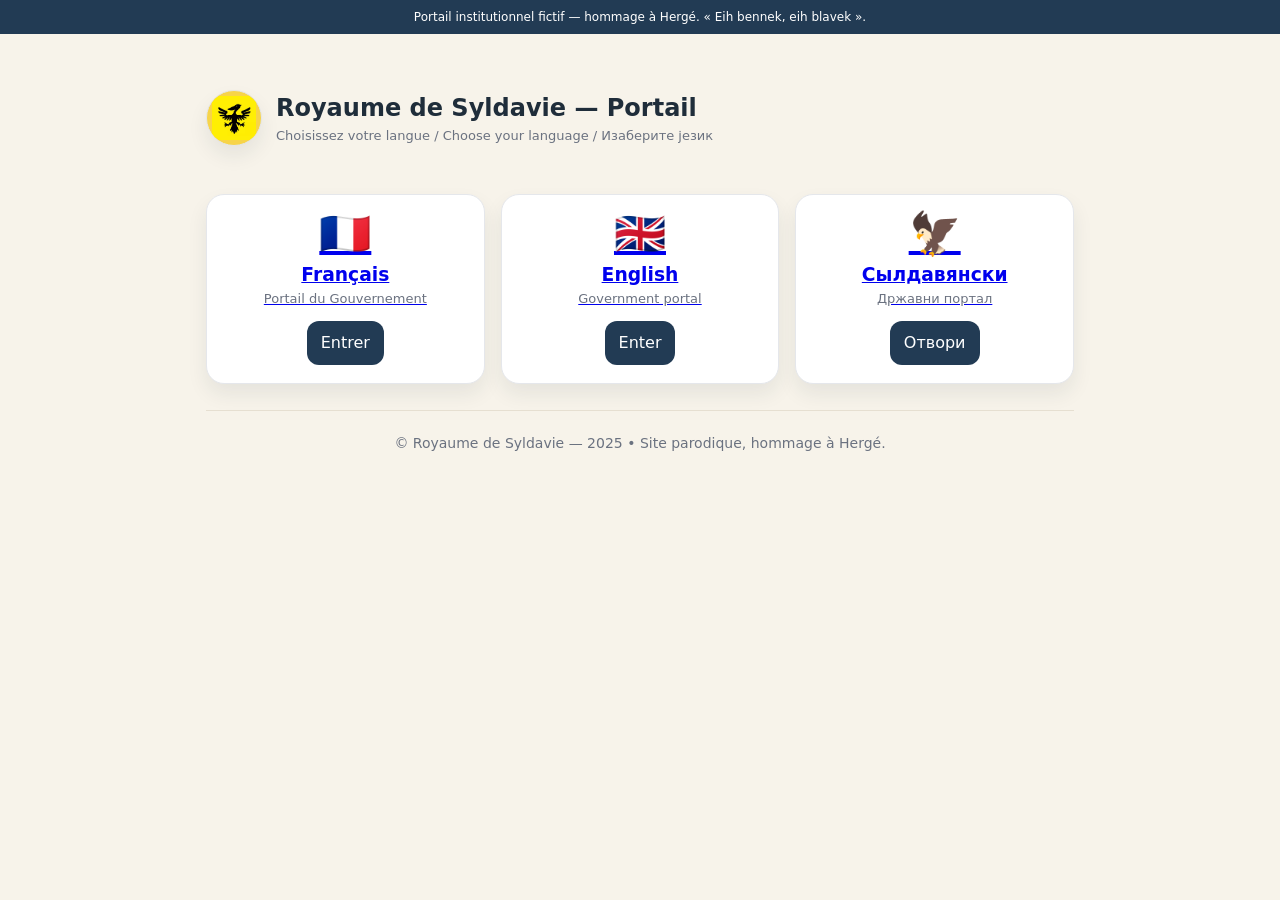
==== commit c021067a: "edit" ====
--- a/index.html
+++ b/index.html
@@ -3,198 +3,68 @@
 <head>
   <meta charset="utf-8" />
   <meta name="viewport" content="width=device-width, initial-scale=1" />
-  <title>Gouvernement du Royaume de Syldavie</title>
-  <meta name="description" content="Portail officiel (parodique) du Gouvernement du Royaume de Syldavie – Краљевина Зылдавыa – Government of the Kingdom of Syldavia." />
+  <title>Syldavia — Choix de la langue</title>
   <meta name="color-scheme" content="light only" />
   <link rel="icon" type="image/png" href="images/favicon.png" />
-  <!-- hreflang (indique les versions aux moteurs) -->
-  <link rel="alternate" hreflang="fr" href="./" />
-  <link rel="alternate" hreflang="en" href="en.html" />
-  <link rel="alternate" hreflang="sr" href="syl.html" />
-
   <style>
     :root{
-      --ink:#1f2d3a; --paper:#f7f3ea; --card:#ffffff; --gold:#f4d35e; --line:#e6dfd1;
+      --ink:#1f2d3a; --paper:#f7f3ea; --card:#ffffff; --gold:#f7d449; --line:#e6dfd1;
       --muted:#6b7280; --accent:#223b54; --shadow:0 10px 20px rgba(31,45,58,.08);
     }
     *{box-sizing:border-box}
-    html,body{margin:0;padding:0;background:var(--paper);color:var(--ink);font:16px/1.5 system-ui,-apple-system,Segoe UI,Roboto,"Noto Sans",Arial,"Helvetica Neue",sans-serif}
-    a{color:var(--accent);text-decoration:none}
-    a:hover{text-decoration:underline}
-    .container{max-width:1100px;margin:auto;padding:0 16px}
-    .ribbon{background:var(--accent);color:#fff;font-size:12px;text-align:center;padding:8px 10px}
-    header{padding:22px 0}
-    .head{display:flex;gap:18px;align-items:center;justify-content:space-between;flex-wrap:wrap}
-
-    /* Petit rond (blason) avec image logo.png */
-    .crest{
-      width:52px;height:52px;border-radius:50%;
-      background:#f7d449; /* jaune harmonisé */
-      display:flex;align-items:center;justify-content:center;
-      box-shadow:var(--shadow);border:1px solid #e5e7eb;overflow:hidden
-    }
-    .crest img{width:80%;height:80%;object-fit:contain;display:block}
-
-    h1{margin:0;font-size:22px}
-    .subtitle{font-size:12px;color:var(--muted);margin-top:2px}
-
-    /* Language links */
-    .langs{display:flex;gap:12px;font-size:14px}
-    .langs a{
-      border:1px solid #e5e7eb;background:#fff;border-radius:12px;
-      padding:6px 10px;box-shadow:var(--shadow)
-    }
-    .langs a[aria-current="true"]{background:var(--accent);color:#fff;border-color:transparent}
-
-    /* Hero */
-    .hero{background:linear-gradient(180deg,#ffffffcc,#fff8), url('data:image/svg+xml;utf8,<svg xmlns="http://www.w3.org/2000/svg" width="1600" height="600"><defs><linearGradient id="g" x1="0" y1="0" x2="1" y2="1"><stop stop-color="%23f4d35e" offset="0"/><stop stop-color="%23ffffff" offset="1"/></linearGradient></defs><rect width="100%" height="100%" fill="url(%23g)"/><path d="M180 360c120-140 340-140 460 0 60 70 200 70 260 0 120-140 340-140 460 0" fill="none" stroke="%23eae2d3" stroke-width="2"/></svg>') center/cover no-repeat;border-block:1px solid var(--line)}
-    .hero-inner{display:grid;grid-template-columns:1.2fr .8fr;gap:24px;padding:36px 0}
-    .card{background:var(--card);border:1px solid #e5e7eb;border-radius:18px;box-shadow:var(--shadow);padding:18px}
-    .cta{display:flex;flex-wrap:wrap;gap:10px;margin-top:14px}
-    .btn{background:var(--accent);color:#fff;border:none;border-radius:14px;padding:10px 14px;font-size:14px;cursor:pointer}
-    .btn.alt{background:var(--gold);color:#2b2b2b}
-    .btn.ghost{background:#fff;color:var(--accent);border:1px solid #e5e7eb}
-
-    /* Two columns news */
-    .grid2{display:grid;grid-template-columns:1fr 1fr;gap:18px;padding:26px 0}
-    ul.clean{list-style:none;padding:0;margin:10px 0}
-    ul.clean li{padding-left:10px;position:relative}
-    ul.clean li::before{content:"•";position:absolute;left:0;color:#9aa3ac}
-
-    /* Services */
-    .grid3{display:grid;grid-template-columns:repeat(3,1fr);gap:18px}
-    .service .btn{margin-top:10px}
-
-    /* Footer */
-    footer{padding:28px 0;border-top:1px solid var(--line);font-size:14px;color:var(--muted);}
-
-    @media (max-width:900px){
-      .hero-inner{grid-template-columns:1fr}
-      .grid2{grid-template-columns:1fr}
-      .grid3{grid-template-columns:1fr}
-    }
+    html,body{margin:0;padding:0;background:var(--paper);color:var(--ink);font:16px/1.5 system-ui,Segoe UI,Roboto,Arial,sans-serif}
+    .container{max-width:900px;margin:auto;padding:30px 16px}
+    .ribbon{background:var(--accent);color:#fff;font-size:12px;text-align:center;padding:8px}
+    header{padding:26px 0}
+    .head{display:flex;align-items:center;gap:14px}
+    .crest{width:56px;height:56px;border-radius:50%;background:var(--gold);display:flex;align-items:center;justify-content:center;box-shadow:var(--shadow);border:1px solid #e5e7eb;overflow:hidden}
+    .crest img{width:82%;height:82%;object-fit:contain;display:block}
+    h1{margin:0;font-size:24px}
+    .subtitle{font-size:13px;color:var(--muted)}
+    .grid{display:grid;grid-template-columns:repeat(3,1fr);gap:16px;margin-top:22px}
+    .card{background:var(--card);border:1px solid #e5e7eb;border-radius:18px;box-shadow:var(--shadow);padding:18px;text-align:center}
+    .flag{font-size:42px;line-height:1}
+    .btn{display:inline-block;margin-top:12px;background:var(--accent);color:#fff;padding:10px 14px;border-radius:12px;text-decoration:none}
+    footer{margin-top:26px;padding:22px 0;border-top:1px solid var(--line);font-size:14px;color:var(--muted);text-align:center}
+    @media (max-width:800px){.grid{grid-template-columns:1fr}}
   </style>
 </head>
 <body>
   <div class="ribbon">Portail institutionnel fictif — hommage à Hergé. « Eih bennek, eih blavek ».</div>
 
-  <header>
-    <div class="container head">
-      <div style="display:flex;gap:14px;align-items:center">
-        <div class="crest" aria-hidden="true">
-          <img src="images/logo.png" alt="Blason de la Syldavie" />
-        </div>
-        <div>
-          <h1>Gouvernement du Royaume de Syldavie</h1>
-          <div class="subtitle">Краљевина Зылдавыa — Government of the Kingdom of Syldavia</div>
-        </div>
+  <div class="container">
+    <header class="head">
+      <div class="crest"><img src="images/logo.png" alt="Syldavia logo"></div>
+      <div>
+        <h1>Royaume de Syldavie — Portail</h1>
+        <div class="subtitle">Choisissez votre langue / Choose your language / Изаберите језик</div>
       </div>
+    </header>
 
-      <!-- Liens de langue (pointent vers les 3 fichiers) -->
-      <nav class="langs" aria-label="Choix de la langue">
-        <a href="syl.html" lang="sr">Сылдавянски</a>
-        <a href="./" aria-current="true">Français</a>
-        <a href="en.html" lang="en">English</a>
-      </nav>
-    </div>
-  </header>
+    <section class="grid">
+      <a class="card" href="french/index.html">
+        <div class="flag">🇫🇷</div>
+        <h3 style="margin:.4rem 0 0 0">Français</h3>
+        <div class="subtitle">Portail du Gouvernement</div>
+        <span class="btn">Entrer</span>
+      </a>
 
-  <!-- HERO -->
-  <section class="hero">
-    <div class="container hero-inner">
-      <div class="card">
-        <h2 style="margin:0 0 6px 0">Communiqué officiel</h2>
-        <p style="margin:0;color:#374151">
-          Bienvenue sur le portail conjoint Monarchie & Gouvernement du Royaume de Syldavie. Informations officielles, démarches et annonces en trois langues.
-        </p>
-        <div class="cta">
-          <a class="btn" href="#services">Démarches citoyennes</a>
-          <a class="btn alt" href="#gazette">Gazette officielle</a>
-          <a class="btn ghost" href="#gov">Le Gouvernement</a>
-        </div>
-      </div>
+      <a class="card" href="english/index.html">
+        <div class="flag">🇬🇧</div>
+        <h3 style="margin:.4rem 0 0 0">English</h3>
+        <div class="subtitle">Government portal</div>
+        <span class="btn">Enter</span>
+      </a>
 
-      <aside class="card">
-        <p style="text-transform:uppercase;letter-spacing:.06em;color:#6b7280;margin:0">Maison royale</p>
-        <h3 style="margin:.2rem 0 .4rem 0">Message de Sa Majesté</h3>
-        <p style="margin:0;color:#6b7280">« Au service du peuple syldave. »</p>
-        <a href="#royal" style="margin-top:10px;display:inline-block">Lire le message</a>
-      </aside>
-    </div>
-  </section>
+      <a class="card" href="syldavian/index.html">
+        <div class="flag">🦅</div>
+        <h3 style="margin:.4rem 0 0 0">Сылдавянски</h3>
+        <div class="subtitle">Државни портал</div>
+        <span class="btn">Отвори</span>
+      </a>
+    </section>
 
-  <!-- NEWS -->
-  <section>
-    <div class="container grid2">
-      <div class="card">
-        <h3 style="margin:0 0 6px 0">Actualités du Gouvernement</h3>
-        <ul class="clean">
-          <li>Ouverture du portail de naturalisation – Office national de la citoyenneté.</li>
-          <li>Publication d’un taux indicatif ZK – Banque Royale de Klow.</li>
-          <li>Communiqué des Affaires étrangères – échanges culturels européens.</li>
-        </ul>
-      </div>
-      <div class="card">
-        <h3 style="margin:0 0 6px 0">Bulletins de la Maison Royale</h3>
-        <ul class="clean">
-          <li>Audience hebdomadaire au Palais de Klow — calendrier protocolaire.</li>
-          <li>Décret royal sur la préservation des armoiries historiques.</li>
-          <li>Édition commémorative des timbres « Eih bennek, eih blavek ».</li>
-        </ul>
-      </div>
-    </div>
-  </section>
-
-  <!-- SERVICES -->
-  <section id="services" style="border-block:1px solid var(--line);background:#fff">
-    <div class="container" style="padding:26px 0">
-      <h3 style="margin:0 0 12px 0">Services aux citoyens</h3>
-      <div class="grid3">
-        <article class="card service">
-          <h4 style="margin:0">Carte d’identité</h4>
-          <p style="margin:.4rem 0;color:#6b7280">Demander ou renouveler une carte nationale (format CR80).</p>
-          <a class="btn" href="#">Demander</a>
-        </article>
-        <article class="card service">
-          <h4 style="margin:0">Naturalisation</h4>
-          <p style="margin:.4rem 0;color:#6b7280">Accéder au formulaire officiel du Royaume (PDF + en ligne).</p>
-          <a class="btn" href="#">Remplir le formulaire</a>
-        </article>
-        <article class="card service">
-          <h4 style="margin:0">Gazette officielle</h4>
-          <p style="margin:.4rem 0;color:#6b7280">Lire les décrets et communiqués ministériels et royaux.</p>
-          <a class="btn" href="#gazette">Accéder</a>
-        </article>
-      </div>
-    </div>
-  </section>
-
-  <!-- GOVERNMENT -->
-  <section id="gov">
-    <div class="container" style="padding:26px 0">
-      <h3 style="margin:0 0 12px 0">Composition du Gouvernement</h3>
-      <div class="grid2">
-        <div class="card">
-          <p style="margin:0;font-weight:600">Erika Rodica R Defossé</p>
-          <p style="margin:.2rem 0 0 0;color:#6b7280">Directrice générale de l’Office national de la citoyenneté</p>
-        </div>
-        <div class="card">
-          <p style="margin:0;font-weight:600">[Nom Prénom]</p>
-          <p style="margin:.2rem 0 0 0;color:#6b7280">Ministre des Affaires étrangères</p>
-        </div>
-      </div>
-    </div>
-  </section>
-
-  <footer>
-    <div class="container" style="display:flex;gap:12px;align-items:center;justify-content:space-between;flex-wrap:wrap">
-      <div>© Gouvernement du Royaume de Syldavie — 2025 • Site parodique, hommage à Hergé.</div>
-      <div style="display:flex;gap:12px">
-        <a href="syl.html" lang="sr">Сылдавянски</a>
-        <a href="./" aria-current="true">Français</a>
-        <a href="en.html" lang="en">English</a>
-      </div>
-    </div>
-  </footer>
+    <footer>© Royaume de Syldavie — 2025 • Site parodique, hommage à Hergé.</footer>
+  </div>
 </body>
 </html>
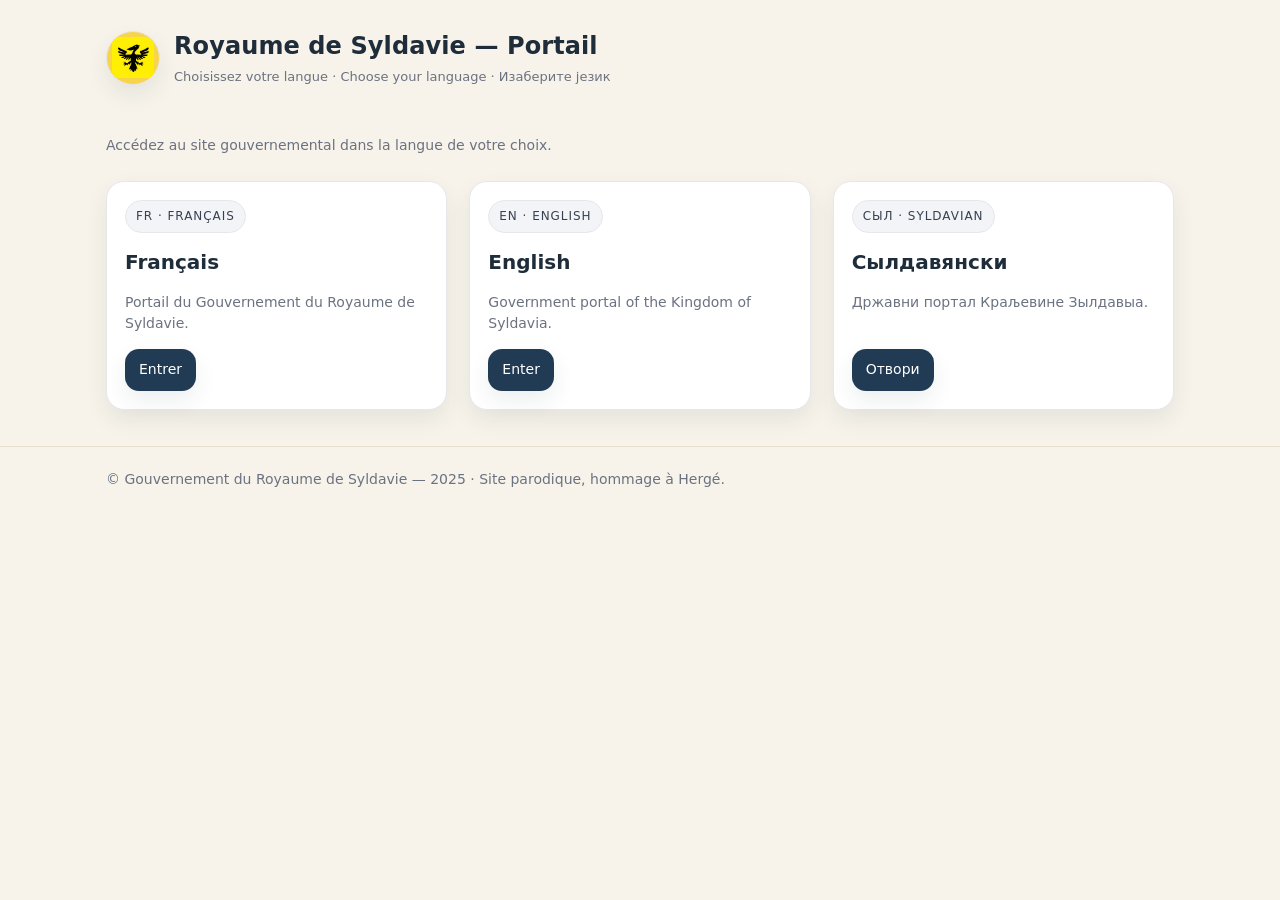
==== commit d4bb5129: "Update index.html" ====
--- a/index.html
+++ b/index.html
@@ -3,68 +3,110 @@
 <head>
   <meta charset="utf-8" />
   <meta name="viewport" content="width=device-width, initial-scale=1" />
-  <title>Syldavia — Choix de la langue</title>
+  <title>Royaume de Syldavie — Portail</title>
+  <meta name="description" content="Portail d’accès aux versions Français, English et Syldavian du site du Royaume de Syldavie." />
+  <link rel="icon" type="image/png" href="images/favicon.png" />
   <meta name="color-scheme" content="light only" />
-  <link rel="icon" type="image/png" href="images/favicon.png" />
   <style>
     :root{
-      --ink:#1f2d3a; --paper:#f7f3ea; --card:#ffffff; --gold:#f7d449; --line:#e6dfd1;
-      --muted:#6b7280; --accent:#223b54; --shadow:0 10px 20px rgba(31,45,58,.08);
+      --ink:#1f2d3a; --paper:#f7f3ea; --card:#ffffff; --gold:#f7d449;
+      --muted:#6b7280; --accent:#223b54; --line:#e6dfd1;
+      --shadow:0 10px 22px rgba(31,45,58,.08);
+      --radius:18px;
     }
     *{box-sizing:border-box}
-    html,body{margin:0;padding:0;background:var(--paper);color:var(--ink);font:16px/1.5 system-ui,Segoe UI,Roboto,Arial,sans-serif}
-    .container{max-width:900px;margin:auto;padding:30px 16px}
-    .ribbon{background:var(--accent);color:#fff;font-size:12px;text-align:center;padding:8px}
-    header{padding:26px 0}
-    .head{display:flex;align-items:center;gap:14px}
-    .crest{width:56px;height:56px;border-radius:50%;background:var(--gold);display:flex;align-items:center;justify-content:center;box-shadow:var(--shadow);border:1px solid #e5e7eb;overflow:hidden}
-    .crest img{width:82%;height:82%;object-fit:contain;display:block}
-    h1{margin:0;font-size:24px}
-    .subtitle{font-size:13px;color:var(--muted)}
-    .grid{display:grid;grid-template-columns:repeat(3,1fr);gap:16px;margin-top:22px}
-    .card{background:var(--card);border:1px solid #e5e7eb;border-radius:18px;box-shadow:var(--shadow);padding:18px;text-align:center}
-    .flag{font-size:42px;line-height:1}
-    .btn{display:inline-block;margin-top:12px;background:var(--accent);color:#fff;padding:10px 14px;border-radius:12px;text-decoration:none}
-    footer{margin-top:26px;padding:22px 0;border-top:1px solid var(--line);font-size:14px;color:var(--muted);text-align:center}
-    @media (max-width:800px){.grid{grid-template-columns:1fr}}
+    html,body{margin:0;padding:0;background:var(--paper);color:var(--ink);
+      font:16px/1.55 system-ui,-apple-system,Segoe UI,Roboto,"Noto Sans",Arial,"Helvetica Neue",sans-serif}
+    a{color:inherit;text-decoration:none}
+    .container{max-width:1100px;margin:auto;padding:0 16px}
+
+    /* Header */
+    header{padding:28px 0}
+    .head{display:flex;align-items:center;justify-content:space-between;gap:18px;flex-wrap:wrap}
+    .brand{display:flex;align-items:center;gap:14px}
+    .crest{width:54px;height:54px;border-radius:50%;background:var(--gold);display:grid;place-items:center;
+      border:1px solid #e5e7eb;box-shadow:var(--shadow);overflow:hidden}
+    .crest img{width:80%;height:80%;object-fit:contain;display:block}
+    h1{margin:0;font-size:24px;font-weight:800;letter-spacing:.1px}
+    .subtitle{font-size:13px;color:var(--muted);margin-top:2px}
+
+    /* Intro */
+    .intro{padding:6px 0 2px 0;color:var(--muted);font-size:14px}
+
+    /* Language grid */
+    .grid{display:grid;grid-template-columns:repeat(3,1fr);gap:22px;margin:22px 0 36px}
+    .card{background:var(--card);border:1px solid #e5e7eb;border-radius:var(--radius);box-shadow:var(--shadow);padding:18px;display:flex;flex-direction:column;gap:14px;min-height:180px}
+    .tag{display:inline-flex;align-items:center;gap:8px;font-size:12px;color:#374151;background:#f2f4f7;border:1px solid #e5e7eb;border-radius:999px;padding:6px 10px;letter-spacing:.08em;text-transform:uppercase;width:max-content}
+    .card h2{margin:0;font-size:20px}
+    .card p{margin:0;color:var(--muted);font-size:14px}
+    .actions{margin-top:auto}
+    .btn{display:inline-block;background:var(--accent);color:#fff;border-radius:14px;padding:10px 14px;font-size:14px;box-shadow:var(--shadow)}
+    .btn:focus-visible{outline:3px solid #94b4cf;outline-offset:2px}
+    .btn.ghost{background:#fff;color:var(--accent);border:1px solid #e5e7eb}
+
+    /* Footer */
+    footer{border-top:1px solid var(--line);padding:22px 0;color:var(--muted);font-size:14px}
+
+    /* Responsive */
+    @media (max-width:1000px){ .grid{grid-template-columns:1fr 1fr} }
+    @media (max-width:640px){ .grid{grid-template-columns:1fr} .subtitle{text-wrap:balance} }
   </style>
 </head>
 <body>
-  <div class="ribbon">Portail institutionnel fictif — hommage à Hergé. « Eih bennek, eih blavek ».</div>
+  <header>
+    <div class="container head">
+      <div class="brand">
+        <div class="crest" aria-hidden="true">
+          <img src="images/logo.png" alt="">
+        </div>
+        <div>
+          <h1>Royaume de Syldavie — Portail</h1>
+          <div class="subtitle">Choisissez votre langue · Choose your language · Изаберите језик</div>
+        </div>
+      </div>
+    </div>
+  </header>
 
-  <div class="container">
-    <header class="head">
-      <div class="crest"><img src="images/logo.png" alt="Syldavia logo"></div>
-      <div>
-        <h1>Royaume de Syldavie — Portail</h1>
-        <div class="subtitle">Choisissez votre langue / Choose your language / Изаберите језик</div>
-      </div>
-    </header>
+  <main class="container">
+    <p class="intro">Accédez au site gouvernemental dans la langue de votre choix.</p>
 
-    <section class="grid">
-      <a class="card" href="french/index.html">
-        <div class="flag">🇫🇷</div>
-        <h3 style="margin:.4rem 0 0 0">Français</h3>
-        <div class="subtitle">Portail du Gouvernement</div>
-        <span class="btn">Entrer</span>
-      </a>
+    <section class="grid" aria-label="Sélecteur de langue">
+      <!-- FR -->
+      <article class="card">
+        <span class="tag" aria-hidden="true">FR · Français</span>
+        <h2>Français</h2>
+        <p>Portail du Gouvernement du Royaume de Syldavie.</p>
+        <div class="actions">
+          <a class="btn" href="french/index.html" rel="nofollow">Entrer</a>
+        </div>
+      </article>
 
-      <a class="card" href="english/index.html">
-        <div class="flag">🇬🇧</div>
-        <h3 style="margin:.4rem 0 0 0">English</h3>
-        <div class="subtitle">Government portal</div>
-        <span class="btn">Enter</span>
-      </a>
+      <!-- EN -->
+      <article class="card">
+        <span class="tag" aria-hidden="true">EN · English</span>
+        <h2>English</h2>
+        <p>Government portal of the Kingdom of Syldavia.</p>
+        <div class="actions">
+          <a class="btn" href="english/index.html" rel="nofollow">Enter</a>
+        </div>
+      </article>
 
-      <a class="card" href="syldavian/index.html">
-        <div class="flag">🦅</div>
-        <h3 style="margin:.4rem 0 0 0">Сылдавянски</h3>
-        <div class="subtitle">Државни портал</div>
-        <span class="btn">Отвори</span>
-      </a>
+      <!-- SYLDAVIAN (cyrillique) -->
+      <article class="card">
+        <span class="tag" aria-hidden="true">СЫЛ · Syldavian</span>
+        <h2>Сылдавянски</h2>
+        <p>Државни портал Краљевине Зылдавыa.</p>
+        <div class="actions">
+          <a class="btn" href="syldavian/index.html" rel="nofollow">Отвори</a>
+        </div>
+      </article>
     </section>
+  </main>
 
-    <footer>© Royaume de Syldavie — 2025 • Site parodique, hommage à Hergé.</footer>
-  </div>
+  <footer>
+    <div class="container">
+      © Gouvernement du Royaume de Syldavie — 2025 · Site parodique, hommage à Hergé.
+    </div>
+  </footer>
 </body>
 </html>
